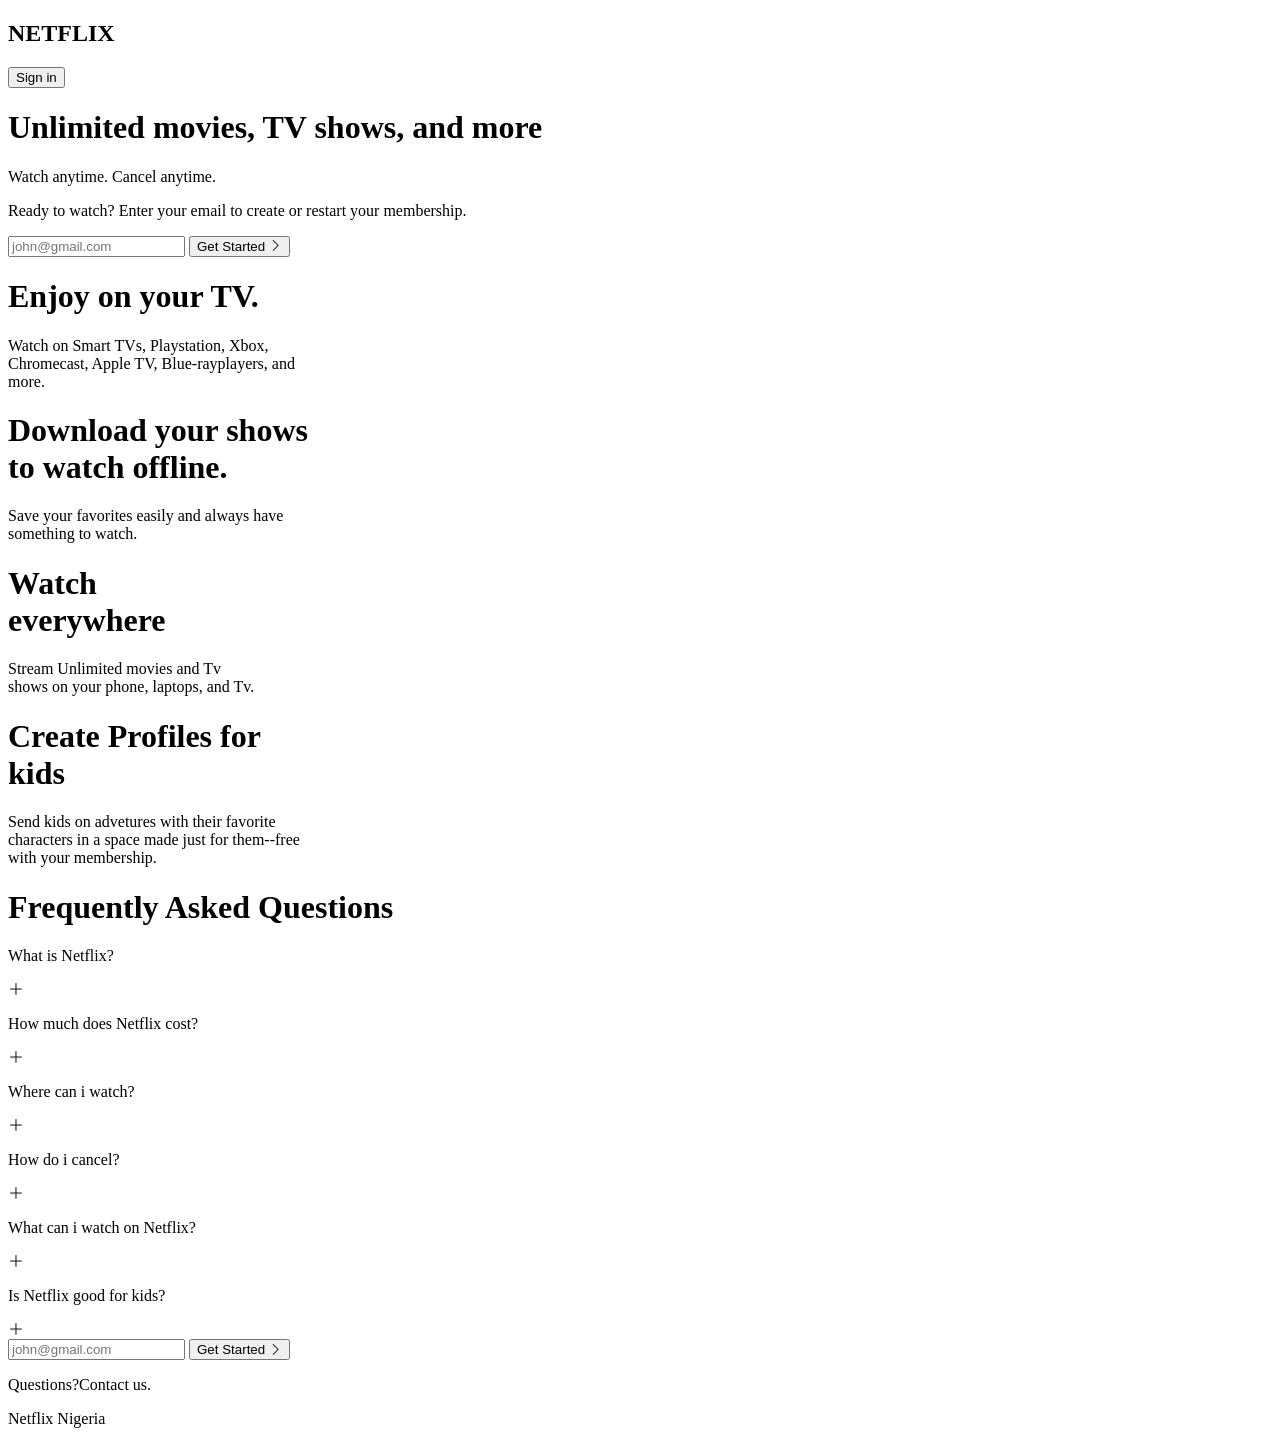
==== homepage.html @ ca449f6c "hompage 70% complete" ====
<!DOCTYPE html>
<html lang="en">
<head>
    <meta charset="UTF-8">
    <meta name="viewport" content="width=device-width, initial-scale=1.0">
    <title>NETFLIX</title>
    <link rel="stylesheet" href="https://cdn.jsdelivr.net/npm/bootstrap-icons@1.11.3/font/bootstrap-icons.min.css">
</head>
<body>
    <div class="parent">
        <div class="one">
            <div class="title">
                <h2>NETFLIX</h2>
                <button>Sign in</button>
            </div>
            <div class="header">
                <h1>Unlimited movies, TV shows, and more</h1>
                <p>Watch anytime. Cancel anytime.</p>
                <p>Ready to watch? Enter your email to create or restart your membership.</p>
                <input type="email" placeholder="john@gmail.com">
                <button>Get Started
                     <i class="bi bi-chevron-right"></i>
                </button>
            </div>
        </div>
        <div class="two">
            <div class="text">
                <h1>Enjoy on your TV.</h1>
                <p>Watch on Smart TVs, Playstation, Xbox, <br> Chromecast, Apple TV, Blue-rayplayers, and <br> more.</p>
            </div>
            <div class="pictwo"></div>
        </div>
        <div class="three">
            <div class="picthree"></div>
            <div class="text2">
                <h1>Download your shows <br> to watch offline.</h1>
                <p>Save your favorites easily and always have <br> something to watch.</p>
            </div>
        </div>
        <div class="four">
            <h1>Watch <br> everywhere</h1>
            <p>Stream Unlimited movies and Tv <br> shows on your phone, laptops, and Tv.</p>
        </div>
        <div class="five">
            <div class="picfive"></div>
            <div class="text5">
                <h1>Create Profiles for <br> kids</h1>
                <p>Send kids on advetures with their favorite <br> characters in a space made just for them--free <br> with your membership.</p>
            </div>
        </div>
        <div class="six">
            <h1>Frequently Asked Questions</h1>
            <div class="opts">
                <p>What is Netflix?</p>
                <i class="bi bi-plus-lg"></i>
            </div>
            <div class="opts">
               <p> How much does Netflix cost?</p>
               <i class="bi bi-plus-lg"></i>
            </div>
            <div class="opts">
                <p>Where can i watch?</p> 
                <i class="bi bi-plus-lg"></i>
            </div>
            <div class="opts">
                <p>How do i cancel?</p>
                <i class="bi bi-plus-lg"></i>
            </div>
            <div class="opts">
                <p>What can i watch on Netflix?</p>
                <i class="bi bi-plus-lg"></i>
            </div>
            <div class="opts">
                <p>Is Netflix good for kids?</p>
                <i class="bi bi-plus-lg"></i>
            </div>
            <input type="email" placeholder="john@gmail.com">
            <button>Get Started
                <i class="bi bi-chevron-right"></i>
            </button>
        </div>
        <div class="footer">
            <p>Questions?Contact us.</p>
            <div class="content">
                <div class="options"></div>
                <div class="options"></div>
                <div class="options"></div>
                <div class="options"></div>
            </div>
            <p>Netflix Nigeria</p>
        </div>
    </div>
</body>
</html>
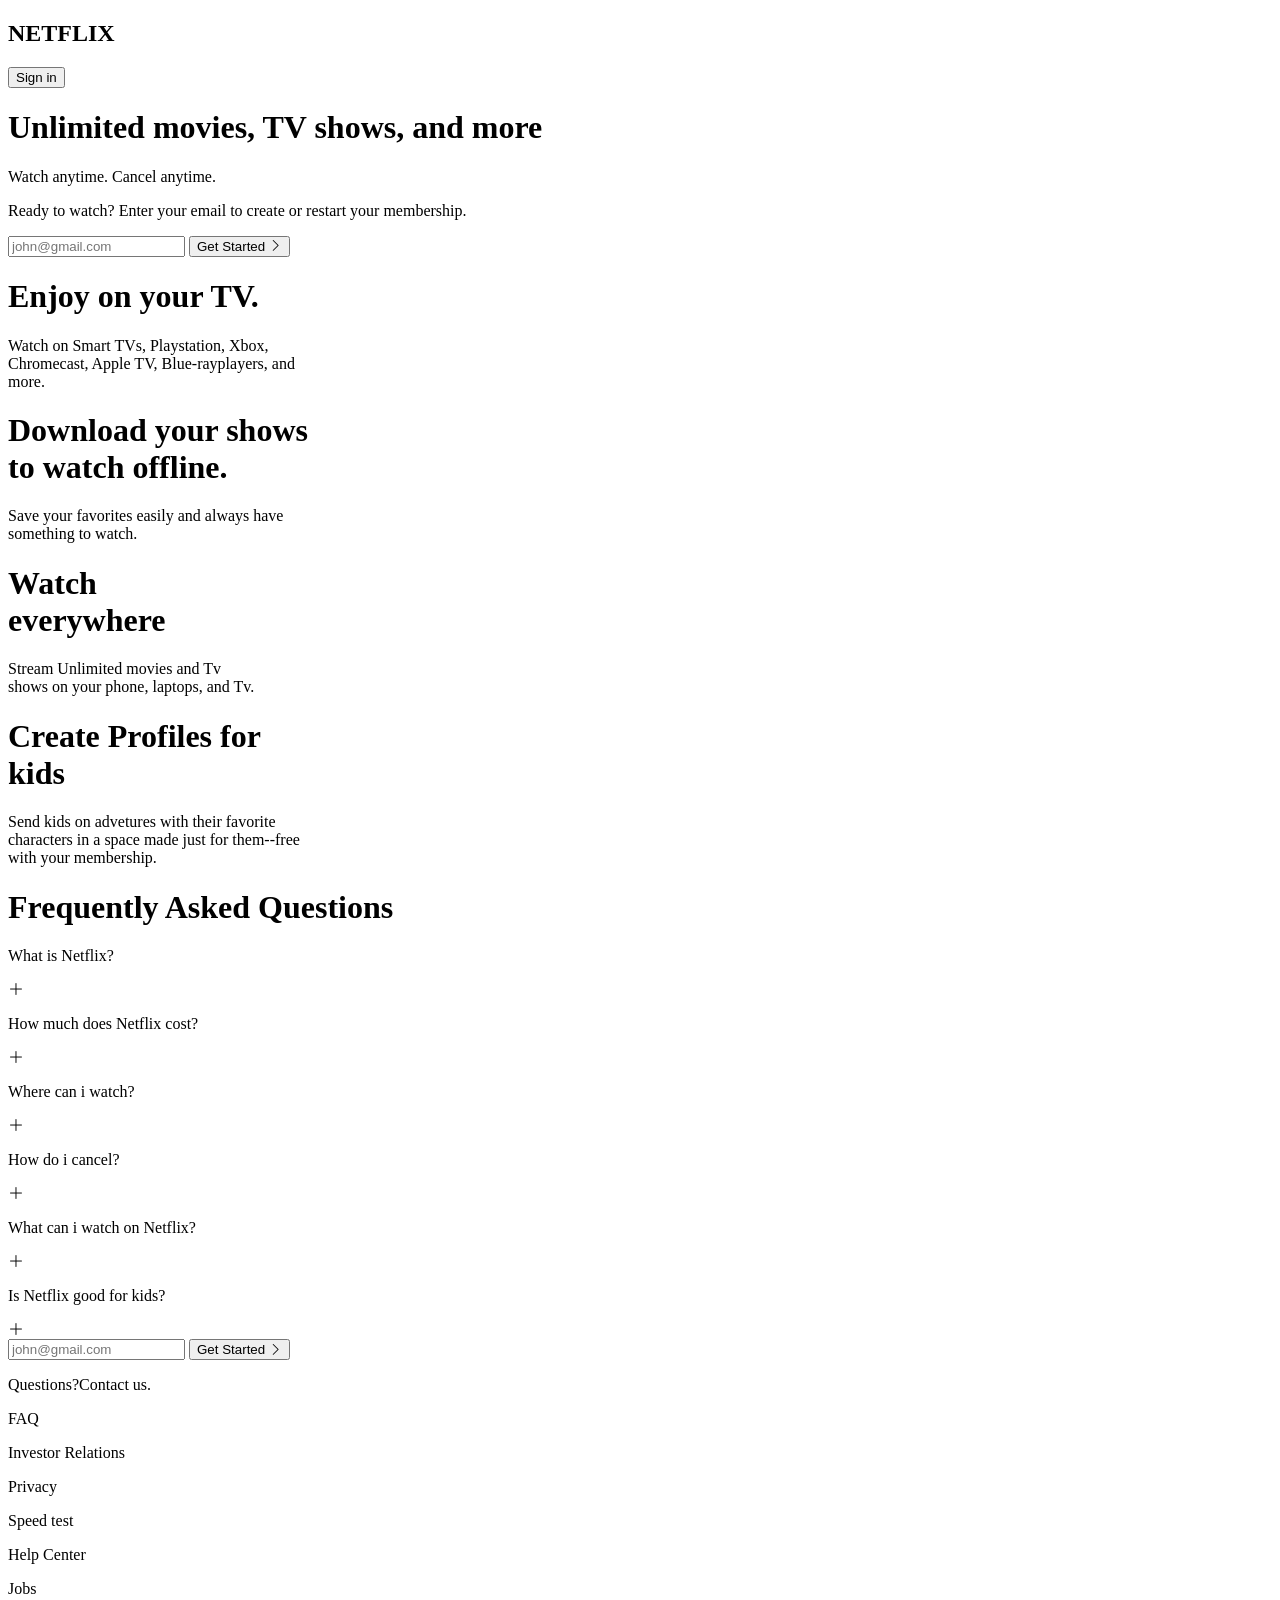
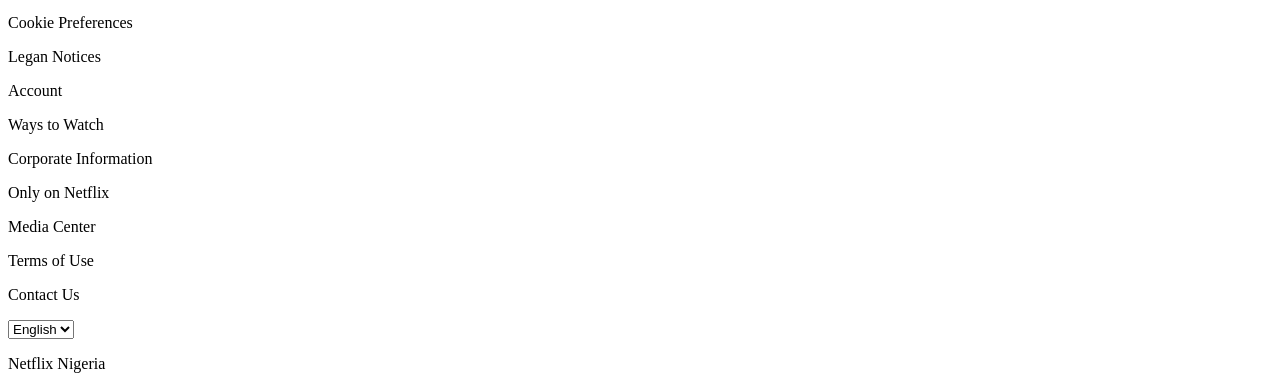
==== commit 30c794b5: "finished html" ====
--- a/homepage.html
+++ b/homepage.html
@@ -82,11 +82,33 @@
         <div class="footer">
             <p>Questions?Contact us.</p>
             <div class="content">
-                <div class="options"></div>
-                <div class="options"></div>
-                <div class="options"></div>
-                <div class="options"></div>
+                <div class="options">
+                    <p>FAQ</p>
+                    <p>Investor Relations</p>
+                    <p>Privacy</p>
+                    <p>Speed test</p>
+                </div>
+                <div class="options">
+                    <p>Help Center</p>
+                    <p>Jobs</p>
+                    <p>Cookie Preferences</p>
+                    <p>Legan Notices</p>
+                </div>
+                <div class="options">
+                    <p>Account</p>
+                    <p>Ways to Watch</p>
+                    <p>Corporate Information</p>
+                    <p>Only on Netflix</p>
+                </div>
+                <div class="options">
+                    <p>Media Center</p>
+                    <p>Terms of Use</p>
+                    <p>Contact Us</p>
+                </div>
             </div>
+            <select name="language" id="">
+                <option value=""><i class="bi bi-translate"></i> English</option>
+            </select>
             <p>Netflix Nigeria</p>
         </div>
     </div>
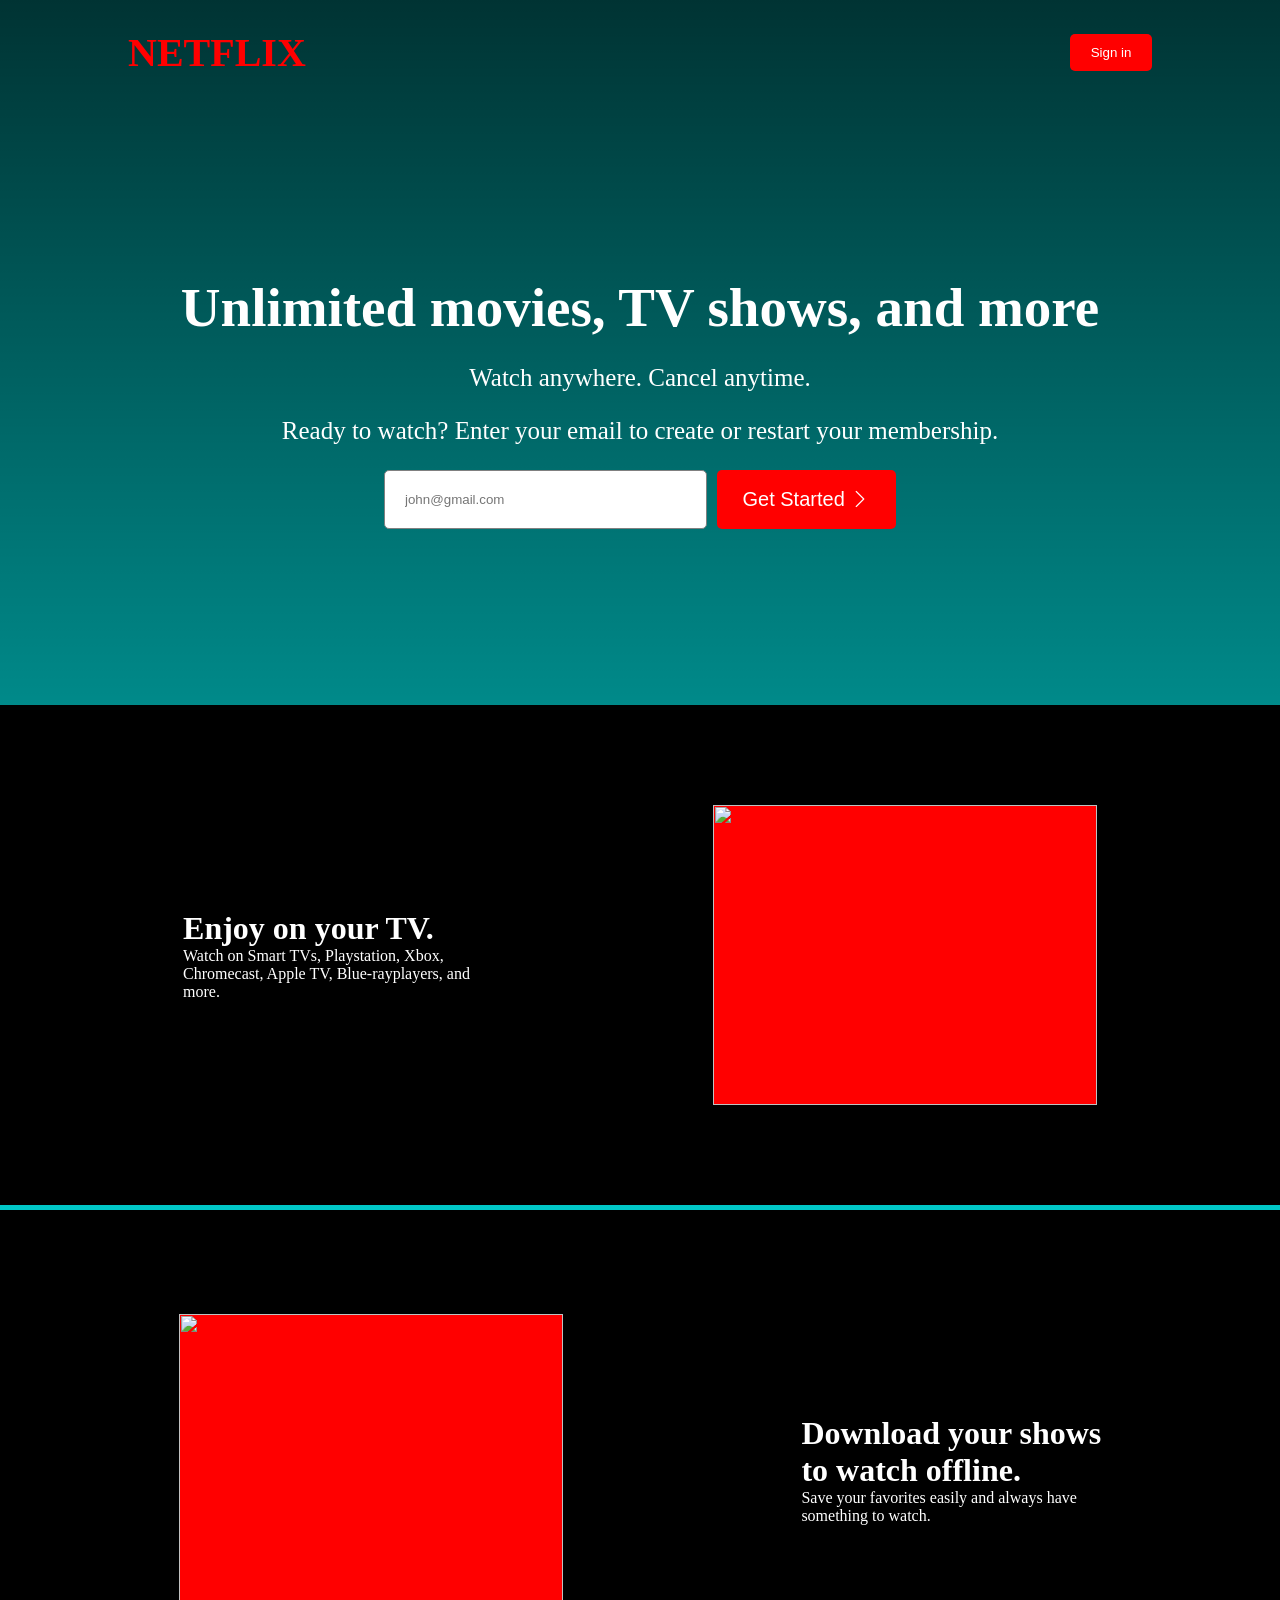
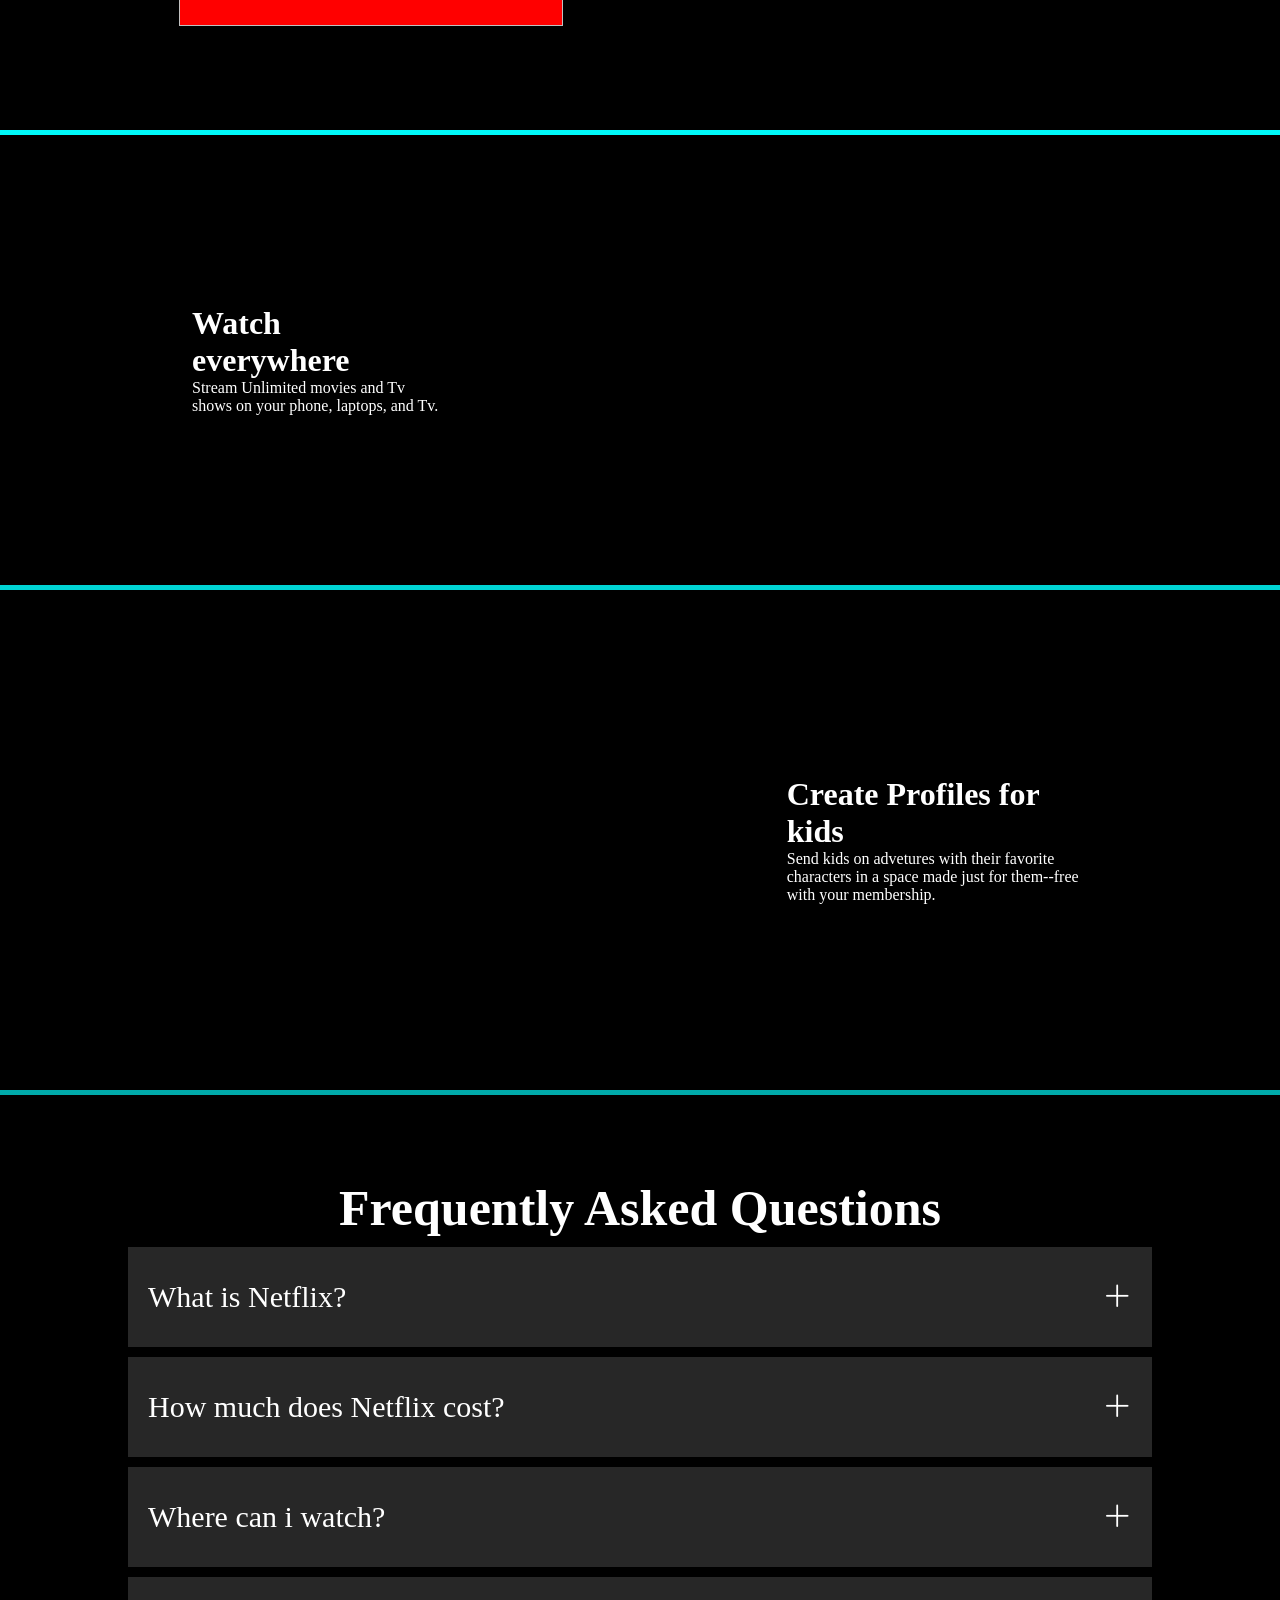
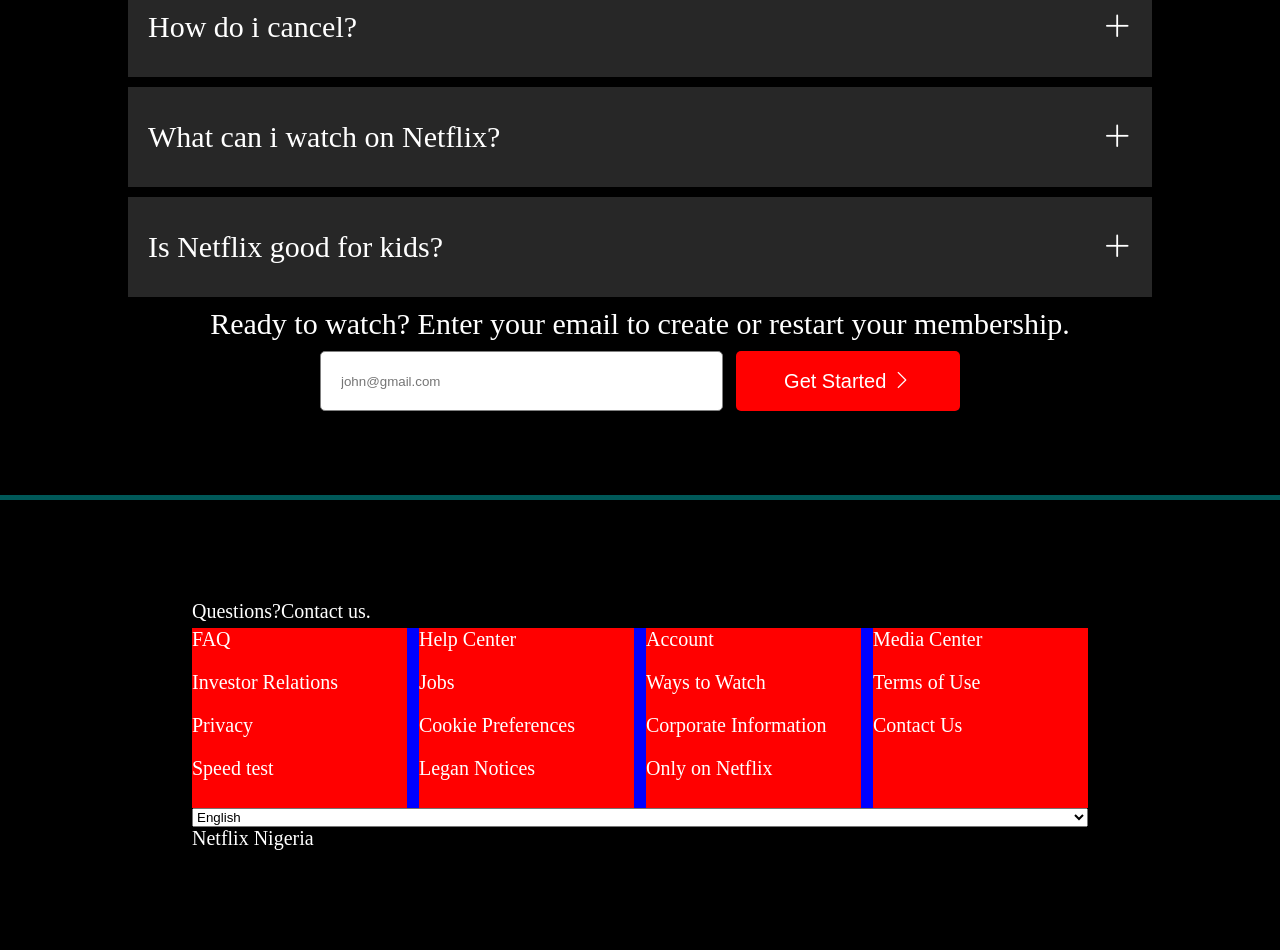
==== commit 25d76c42: "finished html and started css" ====
--- a/homepage.html
+++ b/homepage.html
@@ -4,6 +4,7 @@
     <meta charset="UTF-8">
     <meta name="viewport" content="width=device-width, initial-scale=1.0">
     <title>NETFLIX</title>
+    <link rel="stylesheet" href="homepage.css">
     <link rel="stylesheet" href="https://cdn.jsdelivr.net/npm/bootstrap-icons@1.11.3/font/bootstrap-icons.min.css">
 </head>
 <body>
@@ -15,12 +16,14 @@
             </div>
             <div class="header">
                 <h1>Unlimited movies, TV shows, and more</h1>
-                <p>Watch anytime. Cancel anytime.</p>
+                <p>Watch anywhere. Cancel anytime.</p>
                 <p>Ready to watch? Enter your email to create or restart your membership.</p>
-                <input type="email" placeholder="john@gmail.com">
-                <button>Get Started
+                <div class="email">
+                    <input type="email" placeholder="john@gmail.com">
+                    <button>Get Started
                      <i class="bi bi-chevron-right"></i>
-                </button>
+                    </button>
+                </div>
             </div>
         </div>
         <div class="two">
@@ -28,10 +31,15 @@
                 <h1>Enjoy on your TV.</h1>
                 <p>Watch on Smart TVs, Playstation, Xbox, <br> Chromecast, Apple TV, Blue-rayplayers, and <br> more.</p>
             </div>
-            <div class="pictwo"></div>
+            <div class="pictwo">
+                <img alt="" src="https://assets.nflxext.com/ffe/siteui/acquisition/ourStory/fuji/desktop/tv.png" data-uia="nmhp-card-animation-asset-image" class="default-ltr-cache-1d3w5wq">
+                <div data-uia="nmhp-card-animation-asset-motion" class="default-ltr-cache-m5f3qu e15c37ii14"><video data-uia="nmhp-card-animation-asset-video" autoplay="" playsinline="" muted="" loop=""><source src="https://assets.nflxext.com/ffe/siteui/acquisition/ourStory/fuji/desktop/video-tv-0819.m4v" type="video/mp4"></video><div class="default-ltr-cache-0"></div><div data-uia="nmhp-card-animation-asset-custom" aria-hidden="true" class="default-ltr-cache-0 e15c37ii13"></div></div>
+            </div>
         </div>
         <div class="three">
-            <div class="picthree"></div>
+            <div class="picthree">
+                <img alt="" src="https://assets.nflxext.com/ffe/siteui/acquisition/ourStory/fuji/desktop/mobile-0819.jpg" data-uia="nmhp-card-animation-asset-image" class="default-ltr-cache-1d3w5wq">
+            </div>
             <div class="text2">
                 <h1>Download your shows <br> to watch offline.</h1>
                 <p>Save your favorites easily and always have <br> something to watch.</p>
@@ -74,10 +82,14 @@
                 <p>Is Netflix good for kids?</p>
                 <i class="bi bi-plus-lg"></i>
             </div>
-            <input type="email" placeholder="john@gmail.com">
-            <button>Get Started
-                <i class="bi bi-chevron-right"></i>
-            </button>
+            <p>Ready to watch? Enter your email to create or restart your membership.</p>
+            <div class="email1">
+                <input type="email" placeholder="john@gmail.com">
+                <button>Get Started
+                    <i class="bi bi-chevron-right"></i>
+                </button>
+            </div>
+            
         </div>
         <div class="footer">
             <p>Questions?Contact us.</p>
--- a/homepage.css
+++ b/homepage.css
@@ -0,0 +1,224 @@
+*{
+    margin: 0;
+    padding: 0;
+    box-sizing: border-box;
+}
+.parent{
+    width: 100%;
+    height: max-content;
+    background-color: aqua;
+    background-image:  linear-gradient(to top, rgba(0, 0, 0, 0.8) 0, rgba(0, 0, 0, 0) 60%, rgba(0, 0, 0, 0.8) 100%);
+}
+.one{
+    width: 100%;
+    height: 700px;
+    display: flex;
+    background-image: url(https://assets.nflxext.com/ffe/siteui/vlv3/dd4dfce3-1a39-4b1a-8e19-b7242da17e68/e7513c98-2ac4-4eaa-ac49-554e0338de4c/NG-en-20240527-popsignuptwoweeks-perspective_alpha_website_large.jpg);
+    background-position: center;
+    background-repeat: no-repeat;
+    background-size: cover;
+    flex-direction: column;
+    padding-left: 10%;
+    padding-right: 10%;
+}
+.title{
+    width: 100%;
+    height: 15%;
+    display: flex;
+    justify-content: space-between;
+    align-items: center;
+    color: red;
+}
+.title>button{
+    width: 8%;
+    height: 35%;
+    color: white;
+    background-color: red;
+    border-radius: 5px;
+    border: none;
+}
+.title>h2{
+    font-size: 40px;
+}
+.header{
+    width: 100%;
+    height:85% ;
+    display: flex;
+    flex-direction: column;
+    align-items: center;
+    justify-content: center;
+    color: white;
+    gap: 25px;
+}
+.email{
+    width: 50%;
+    height: 10%;
+    display: flex;
+    justify-content: space-between;
+    background-color: transparent;
+}
+.email>button{
+    width: 35%;
+    border-radius: 5px;
+    border: none;
+    font-size: 20px;
+    color: white;
+    background-color: red;
+}
+.email>input{
+    width: 63%;
+    border-radius: 5px;
+    border: solid 1px grey;
+    padding: 20px;
+}
+.header>h1{
+    font-size: 55px;
+}
+.header>p{
+    font-size: 25px;
+}
+.two{
+    width: 100%;
+    height: 500px;
+    background-color: black;
+    display: flex;
+    justify-content: space-evenly;
+    gap: 60px;
+    align-items: center;
+    color: white;
+    margin-top: 5px;
+}
+.default-ltr-cache-1d3w5wq{
+    /* size: 50px; */
+    width: 100%;
+    height: 100%;
+}
+.pictwo{
+    width: 30%;
+    height: 60%;
+    background-color: red;
+}
+.picthree{
+    width: 30%;
+    height: 60%;
+    background-color: red;
+}
+.three{
+    width: 100%;
+    height: 520px;
+    background-color: black;
+    display: flex;
+    align-items: center;
+    justify-content: space-evenly;
+    gap: 60px;
+    margin-top: 5px;
+    color: white;
+}
+.four{
+    width: 100%;
+    height: 450px;
+    background-color: black;
+    display: flex;
+    flex-direction: column;
+    /* align-items: center; */
+    justify-content: center;
+    margin-top: 5px;
+    color: white;
+    padding-left: 15%;
+}
+.five{
+    width: 100%;
+    height: 500px;
+    background-color: black;
+    color: white;
+    margin-top: 5px;
+    display: flex;
+    align-items: center;
+    justify-content: space-evenly;
+}
+.picfive{
+    width: 30%;
+    height: 60%;
+    background-image: url(https://occ-0-3740-299.1.nflxso.net/dnm/api/v6/19OhWN2dO19C9txTON9tvTFtefw/AAAABejKYujIIDQciqmGJJ8BtXkYKKTi5jiqexltvN1YmvXYIfX8B9CYwooUSIzOKneblRFthZAFsYLMgKMyNfeHwk16DmEkpIIcb6A3.png?r=f55);
+    background-position: center;
+    background-repeat: no-repeat;
+    background-size: cover;
+}
+.six{
+    width: 100%;
+    height: 1000px;
+    background-color: black;
+    margin-top: 5px;
+    color: white;
+    display: flex;
+    flex-direction: column;
+    gap: 10px;
+    align-items: center;
+    justify-content: center;
+}
+.opts{
+    width: 80%;
+    height: 10%;
+    background-color: rgb(39, 39, 39);
+    display: flex;
+    justify-content: space-between;
+    align-items: center;
+    padding: 20px;
+    font-size: 30px;
+}
+.six>p{
+    font-size: 30px;
+}
+.six>h1{
+    font-size: 50px;
+}
+.email1{
+    width: 50%;
+    height: 6%;
+    display: flex;
+    justify-content: space-between;
+    background-color: transparent;
+}
+.email1>button{
+    width: 35%;
+    border-radius: 5px;
+    border: none;
+    font-size: 20px;
+    color: white;
+    background-color: red;
+}
+.email1>input{
+    width: 63%;
+    border-radius: 5px;
+    border: solid 1px grey;
+    padding: 20px;
+}
+.footer{
+    width: 100%;
+    height: 450px;
+    background-color: black;
+    margin-top: 5px;
+    color: white;
+    display: flex;
+    padding-left: 15%;
+    padding-right: 15%;
+    flex-direction: column;
+    justify-content: center;
+    font-size: 20px;
+}
+.content{
+    width: 100%;
+    height: 40%;
+    background-color: blue;
+    display: flex;
+    justify-content: space-between;
+    margin-top: 5px;
+}
+.options{
+    width: 24%;
+    height: 100%;
+    gap: 20px;
+    display: flex;
+    flex-direction: column;
+    background-color: red;
+}
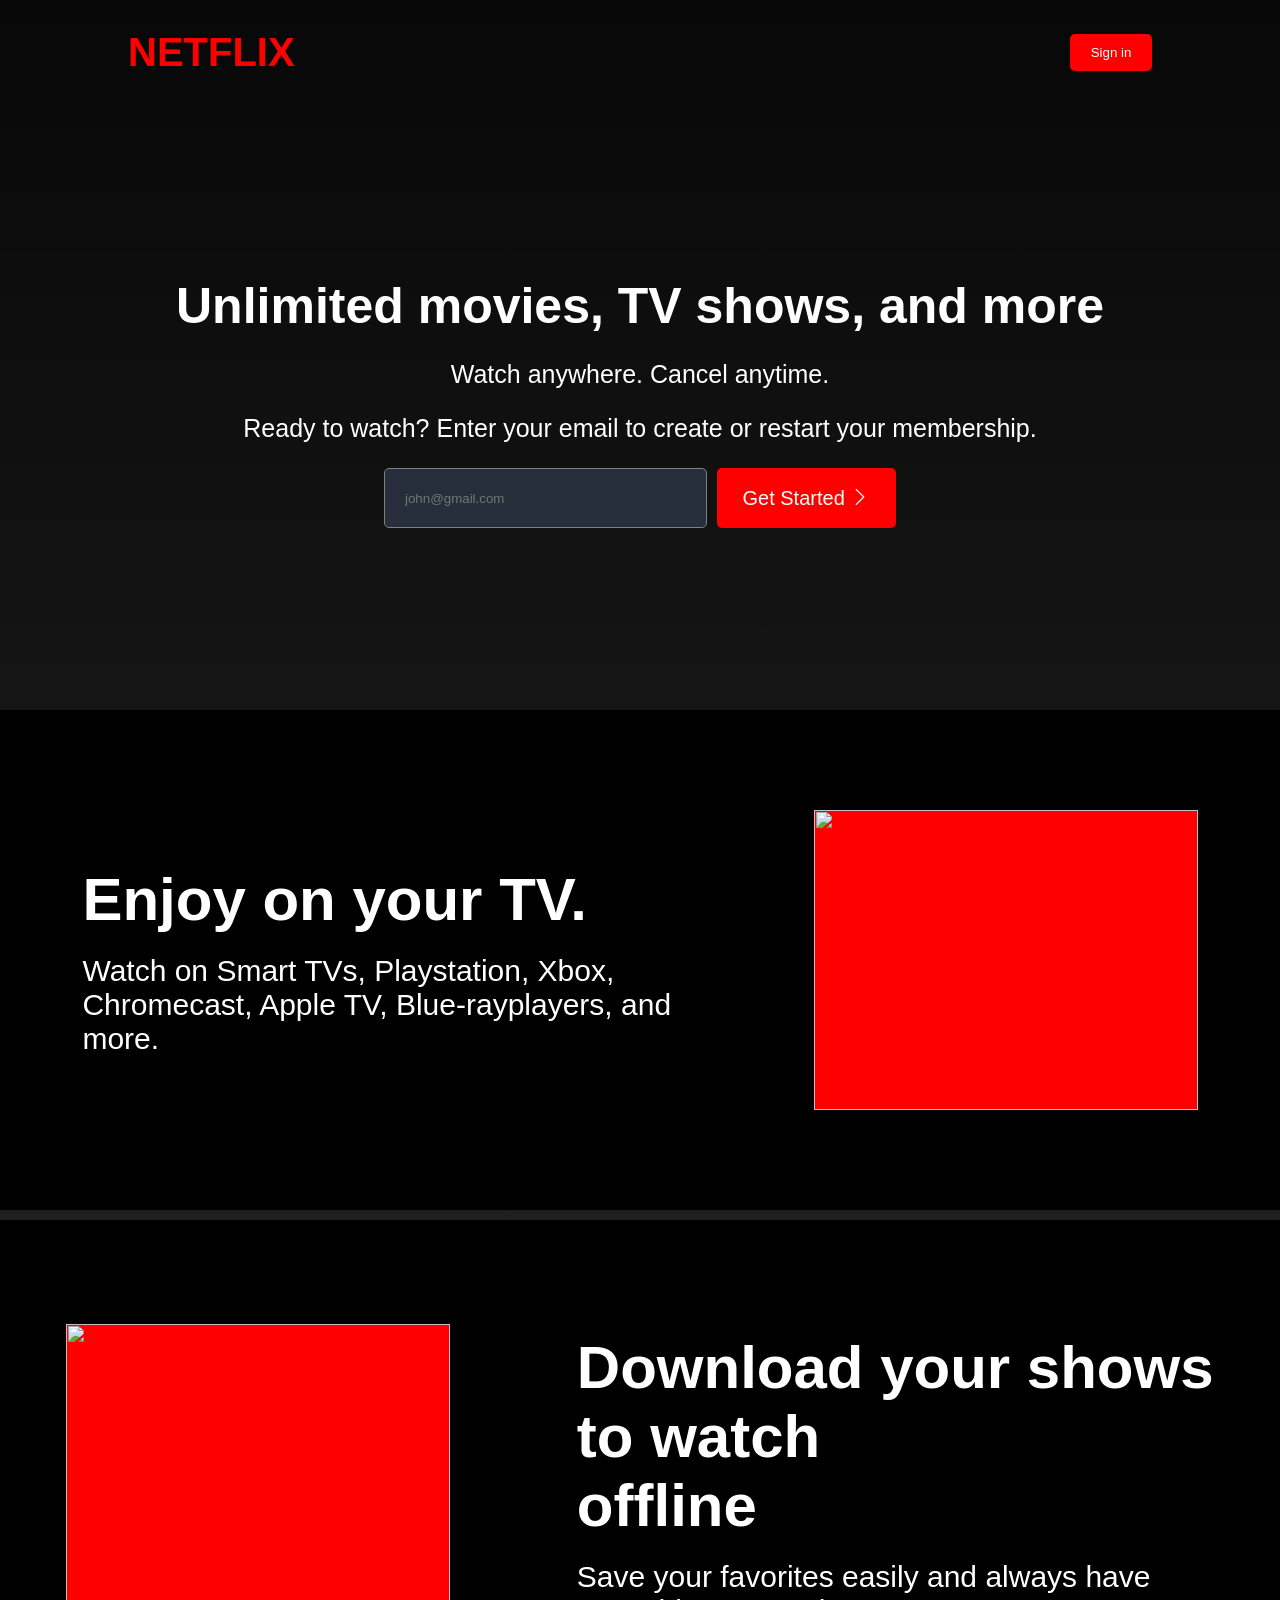
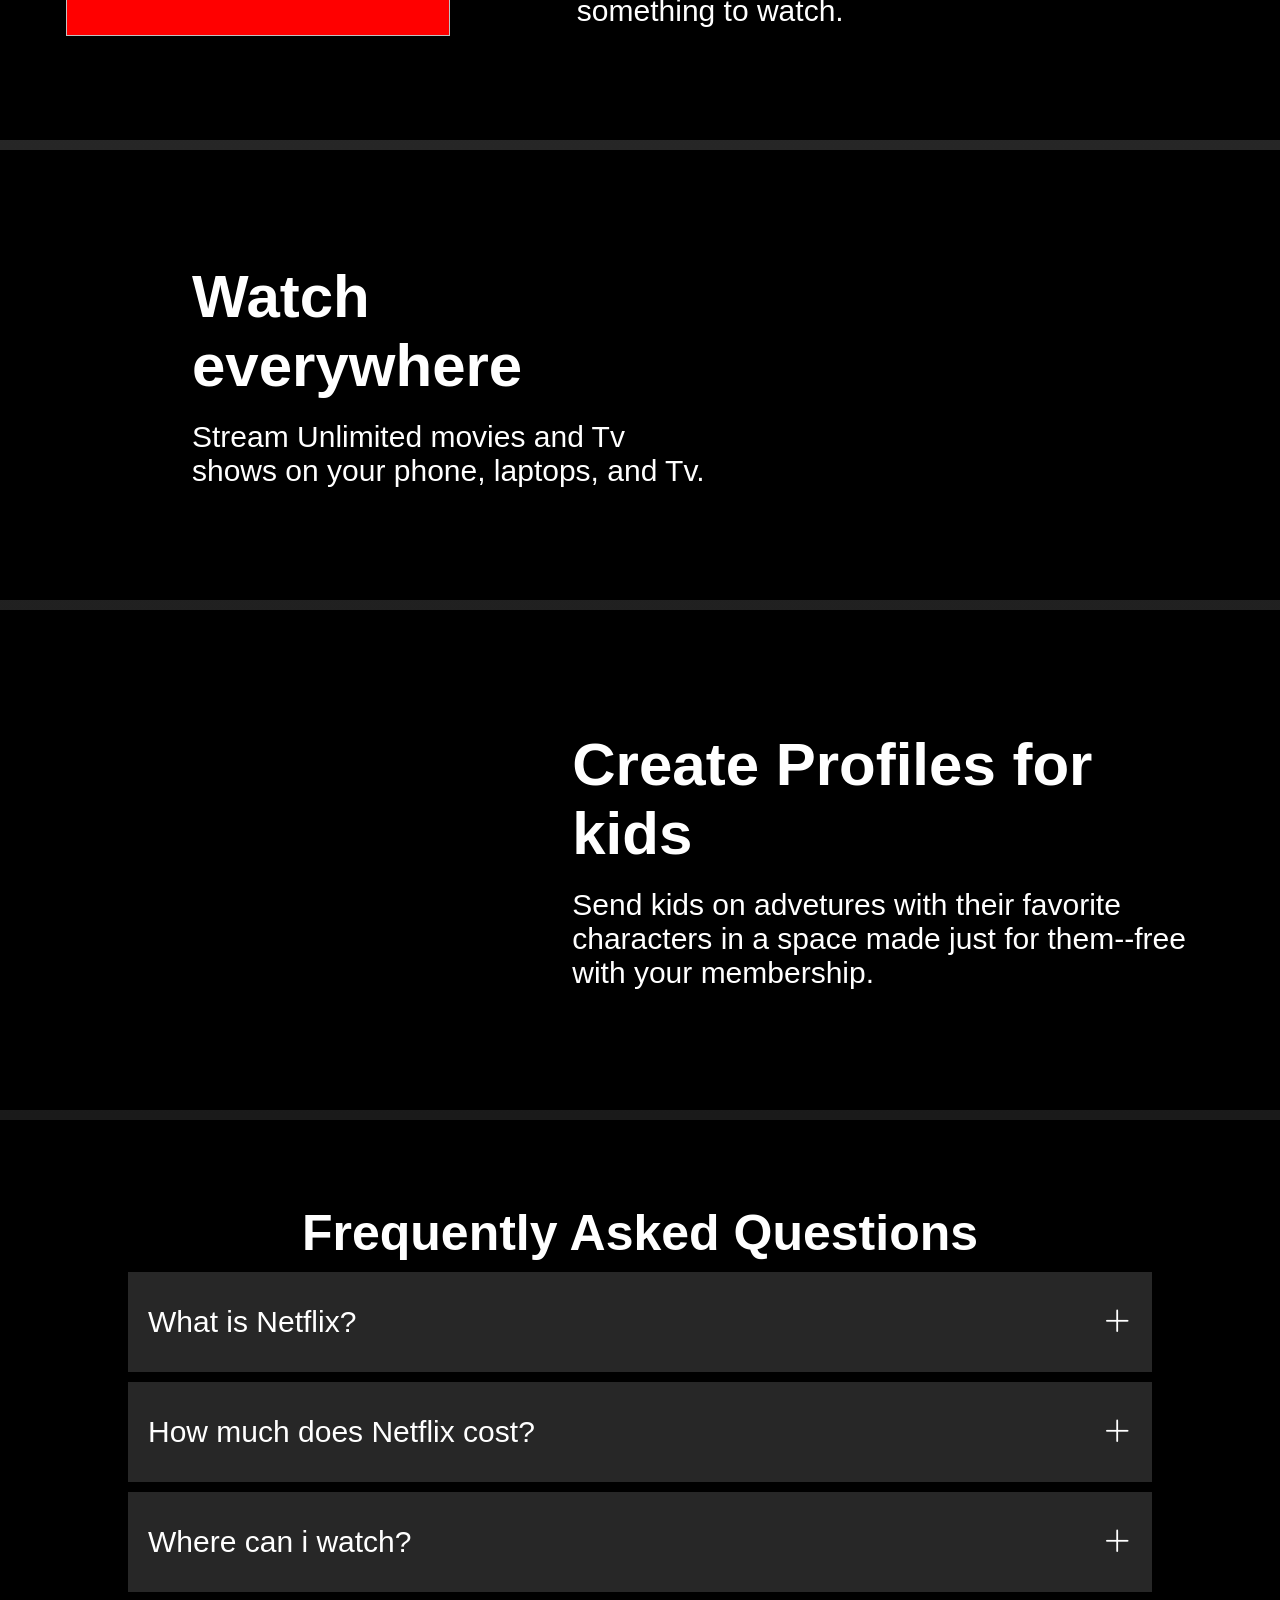
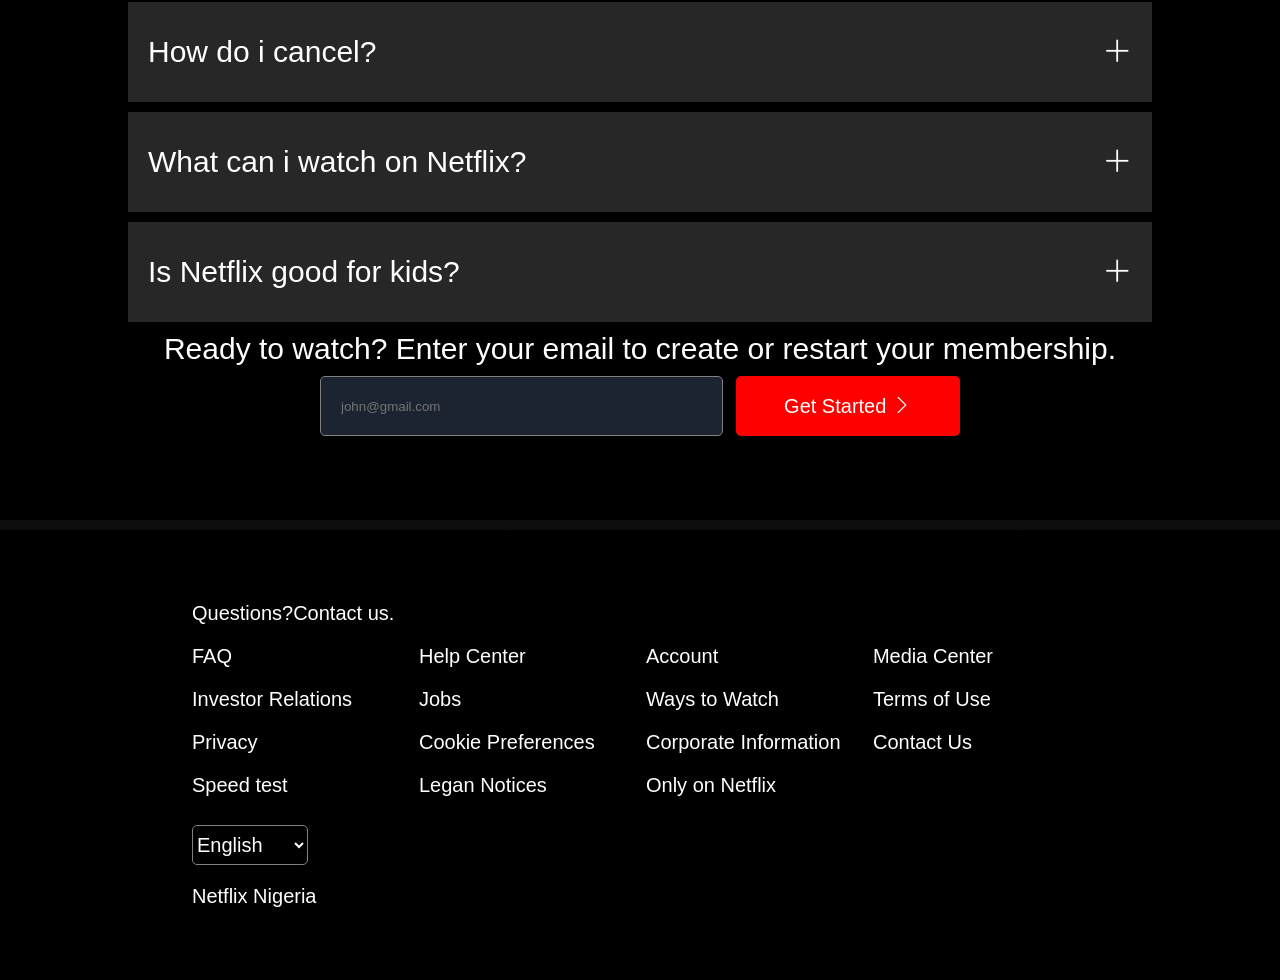
==== commit ebee21c8: "finished html and started css" ====
--- a/homepage.html
+++ b/homepage.html
@@ -33,7 +33,7 @@
             </div>
             <div class="pictwo">
                 <img alt="" src="https://assets.nflxext.com/ffe/siteui/acquisition/ourStory/fuji/desktop/tv.png" data-uia="nmhp-card-animation-asset-image" class="default-ltr-cache-1d3w5wq">
-                <div data-uia="nmhp-card-animation-asset-motion" class="default-ltr-cache-m5f3qu e15c37ii14"><video data-uia="nmhp-card-animation-asset-video" autoplay="" playsinline="" muted="" loop=""><source src="https://assets.nflxext.com/ffe/siteui/acquisition/ourStory/fuji/desktop/video-tv-0819.m4v" type="video/mp4"></video><div class="default-ltr-cache-0"></div><div data-uia="nmhp-card-animation-asset-custom" aria-hidden="true" class="default-ltr-cache-0 e15c37ii13"></div></div>
+                <!-- <div data-uia="nmhp-card-animation-asset-motion" class="default-ltr-cache-m5f3qu e15c37ii14"><video data-uia="nmhp-card-animation-asset-video" autoplay="" playsinline="" muted="" loop=""><source src="https://assets.nflxext.com/ffe/siteui/acquisition/ourStory/fuji/desktop/video-tv-0819.m4v" type="video/mp4"></video><div class="default-ltr-cache-0"></div><div data-uia="nmhp-card-animation-asset-custom" aria-hidden="true" class="default-ltr-cache-0 e15c37ii13"></div></div> -->
             </div>
         </div>
         <div class="three">
@@ -41,7 +41,7 @@
                 <img alt="" src="https://assets.nflxext.com/ffe/siteui/acquisition/ourStory/fuji/desktop/mobile-0819.jpg" data-uia="nmhp-card-animation-asset-image" class="default-ltr-cache-1d3w5wq">
             </div>
             <div class="text2">
-                <h1>Download your shows <br> to watch offline.</h1>
+                <h1>Download your shows <br> to watch <br>offline</h1>
                 <p>Save your favorites easily and always have <br> something to watch.</p>
             </div>
         </div>
--- a/homepage.css
+++ b/homepage.css
@@ -2,11 +2,12 @@
     margin: 0;
     padding: 0;
     box-sizing: border-box;
+    font-family: sans-serif;
 }
 .parent{
     width: 100%;
     height: max-content;
-    background-color: aqua;
+    background-color:  rgb(39, 39, 39);
     background-image:  linear-gradient(to top, rgba(0, 0, 0, 0.8) 0, rgba(0, 0, 0, 0) 60%, rgba(0, 0, 0, 0.8) 100%);
 }
 .one{
@@ -70,9 +71,12 @@
     border-radius: 5px;
     border: solid 1px grey;
     padding: 20px;
+    color: white;
+    background-color: rgba(70, 90, 126, 0.4);
 }
 .header>h1{
-    font-size: 55px;
+    font-size: 50px;
+    font-weight: 800;
 }
 .header>p{
     font-size: 25px;
@@ -86,7 +90,7 @@
     gap: 60px;
     align-items: center;
     color: white;
-    margin-top: 5px;
+    margin-top: 10px;
 }
 .default-ltr-cache-1d3w5wq{
     /* size: 50px; */
@@ -98,11 +102,25 @@
     height: 60%;
     background-color: red;
 }
+.text>h1{
+    font-size: 60px;
+    margin-bottom: 20px;
+}
+.text>p{
+    font-size: 30px;
+}
 .picthree{
     width: 30%;
     height: 60%;
     background-color: red;
 }
+.text2>h1{
+    font-size: 60px;
+    margin-bottom: 20px;
+}
+.text2>p{
+    font-size: 30px;
+}
 .three{
     width: 100%;
     height: 520px;
@@ -111,7 +129,7 @@
     align-items: center;
     justify-content: space-evenly;
     gap: 60px;
-    margin-top: 5px;
+    margin-top: 10px;
     color: white;
 }
 .four{
@@ -122,19 +140,33 @@
     flex-direction: column;
     /* align-items: center; */
     justify-content: center;
-    margin-top: 5px;
+    margin-top: 10px;
     color: white;
     padding-left: 15%;
 }
+.four>h1{
+    font-size: 60px;
+    margin-bottom: 20px;
+}
+.four>p{
+    font-size: 30px;
+}
 .five{
     width: 100%;
     height: 500px;
     background-color: black;
     color: white;
-    margin-top: 5px;
+    margin-top: 10px;
     display: flex;
     align-items: center;
     justify-content: space-evenly;
+}
+.text5>h1{
+    font-size: 60px;
+    margin-bottom: 20px;
+}
+.text5>p{
+    font-size: 30px;
 }
 .picfive{
     width: 30%;
@@ -148,7 +180,7 @@
     width: 100%;
     height: 1000px;
     background-color: black;
-    margin-top: 5px;
+    margin-top: 10px;
     color: white;
     display: flex;
     flex-direction: column;
@@ -191,13 +223,15 @@
     width: 63%;
     border-radius: 5px;
     border: solid 1px grey;
+    color: white;
     padding: 20px;
+    background-color: rgba(70, 90, 126, 0.4);
 }
 .footer{
     width: 100%;
     height: 450px;
     background-color: black;
-    margin-top: 5px;
+    margin-top: 10px;
     color: white;
     display: flex;
     padding-left: 15%;
@@ -209,10 +243,9 @@
 .content{
     width: 100%;
     height: 40%;
-    background-color: blue;
-    display: flex;
-    justify-content: space-between;
-    margin-top: 5px;
+    display: flex;
+    justify-content: space-between;
+    margin-top: 20px;
 }
 .options{
     width: 24%;
@@ -220,5 +253,14 @@
     gap: 20px;
     display: flex;
     flex-direction: column;
-    background-color: red;
+}
+.footer>select{
+    width: 13%;
+    height: 9%;
+    font-size: 20px;
+    margin-bottom: 20px;
+    color: white;
+    background-color: transparent;
+    border: 1px solid gray;
+    border-radius: 5px;
 }
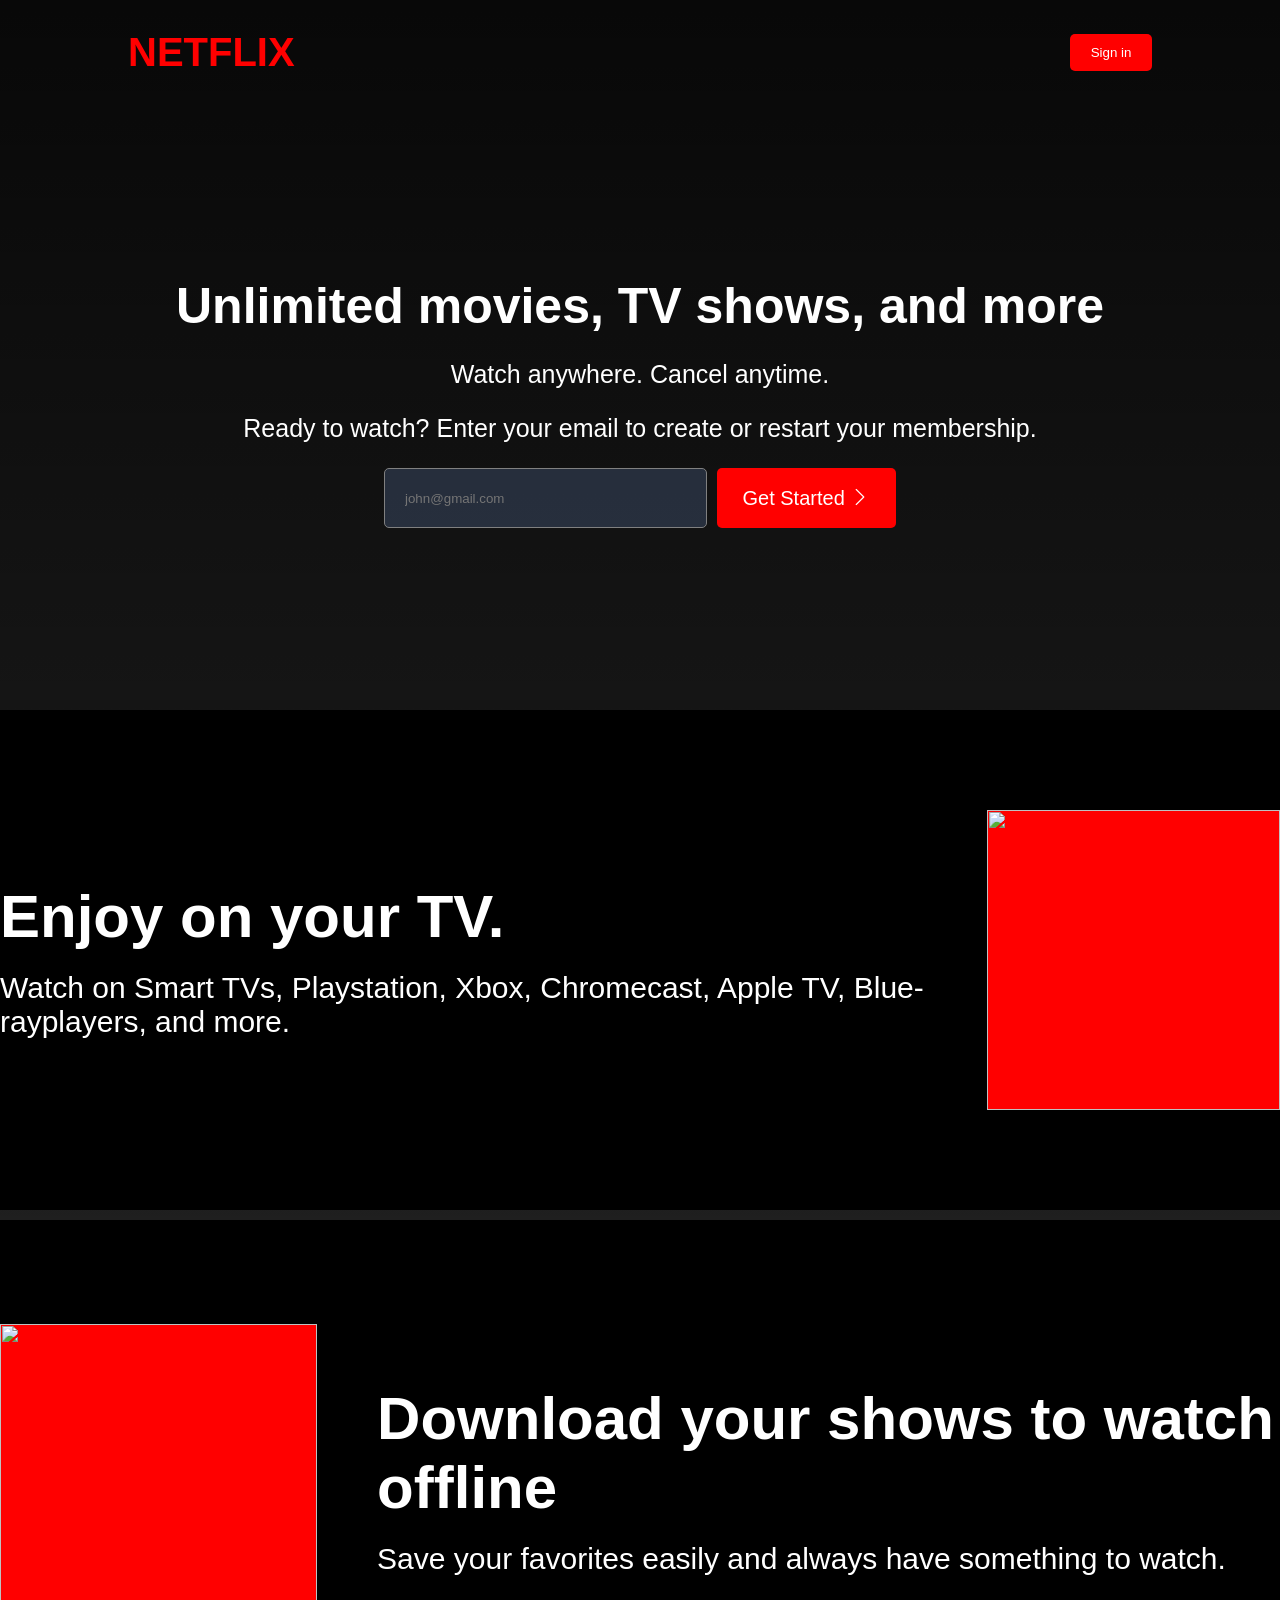
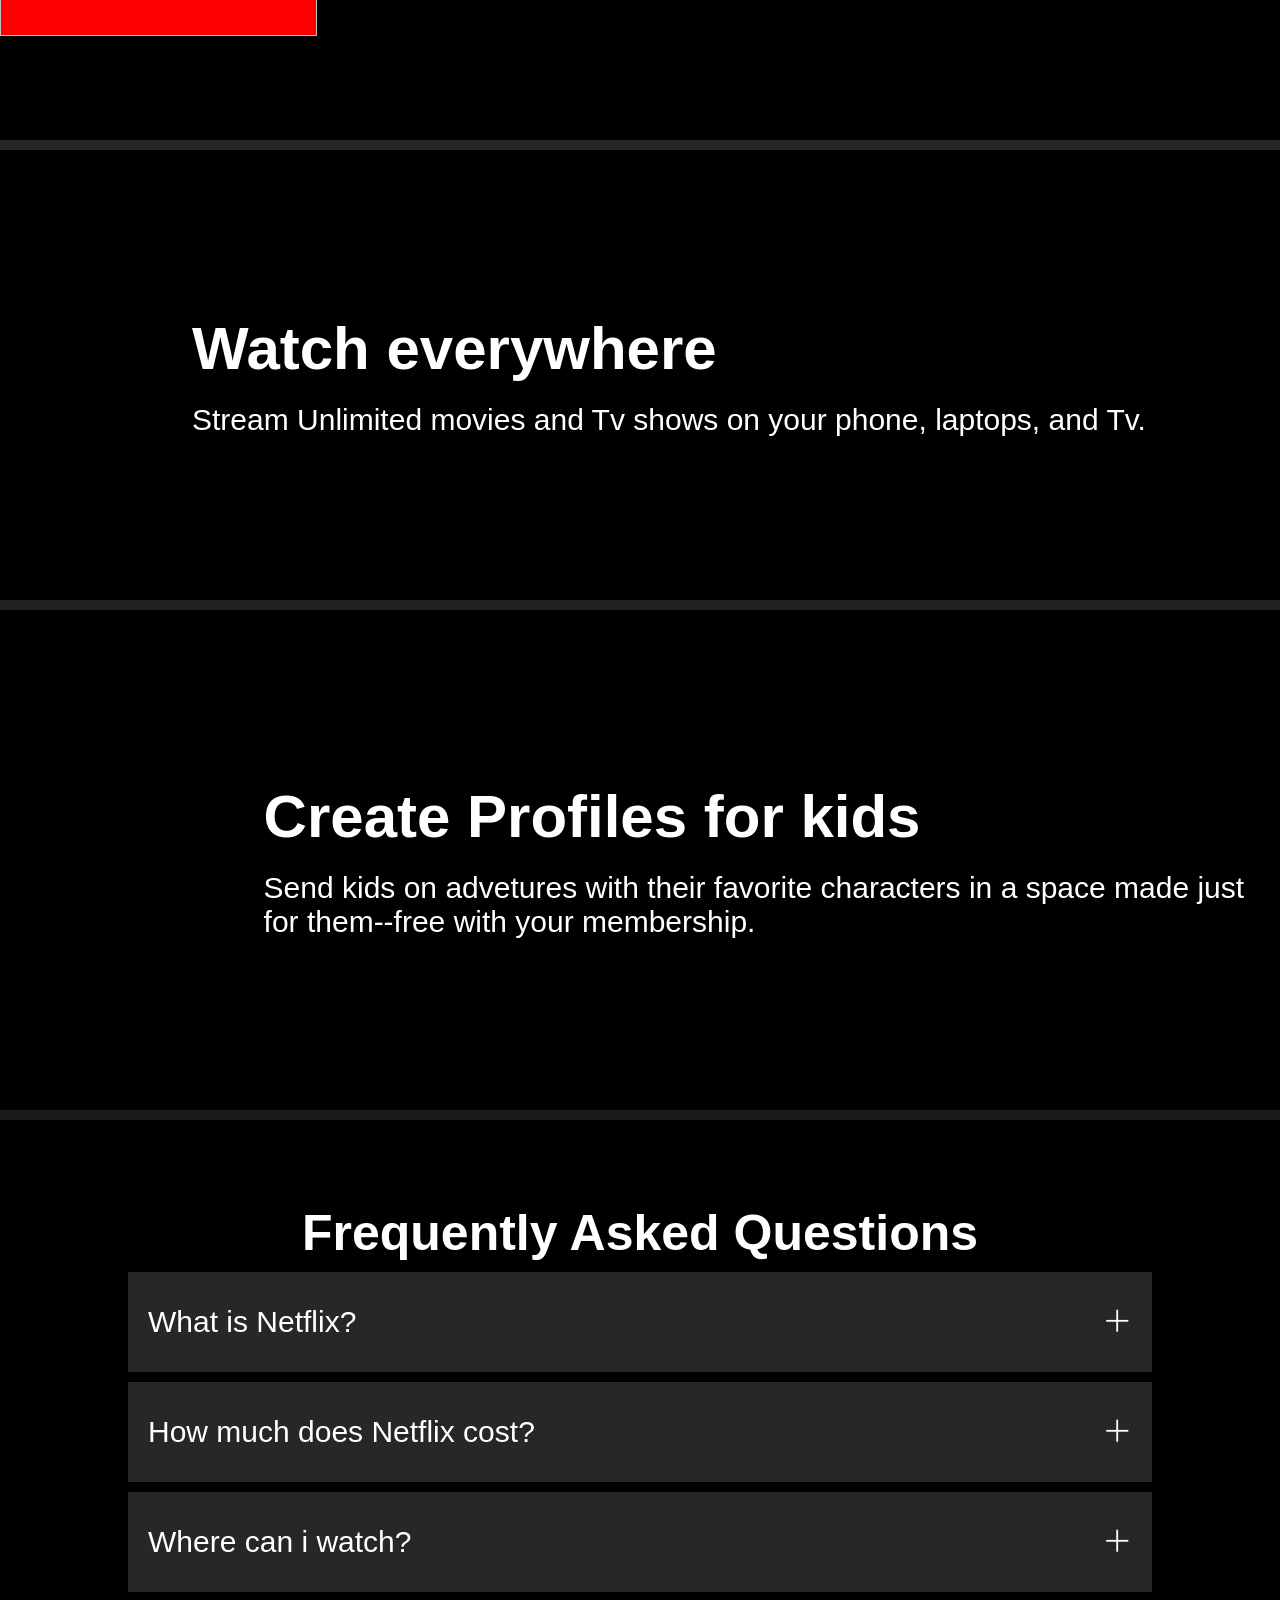
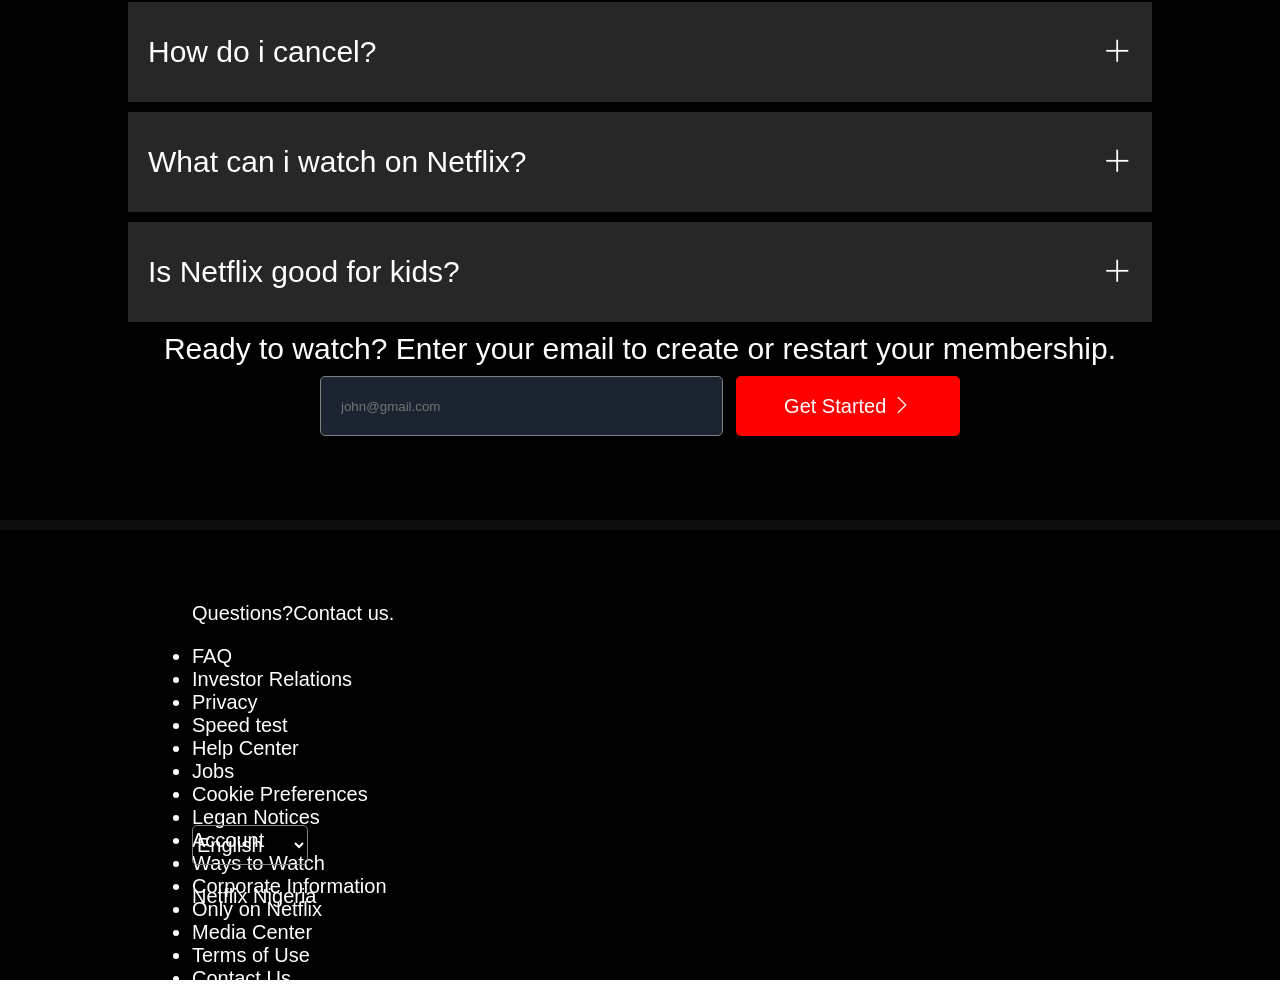
==== commit 05c2db54: "finished html and css" ====
--- a/homepage.html
+++ b/homepage.html
@@ -29,7 +29,7 @@
         <div class="two">
             <div class="text">
                 <h1>Enjoy on your TV.</h1>
-                <p>Watch on Smart TVs, Playstation, Xbox, <br> Chromecast, Apple TV, Blue-rayplayers, and <br> more.</p>
+                <p>Watch on Smart TVs, Playstation, Xbox, Chromecast, Apple TV, Blue-rayplayers, and more.</p>
             </div>
             <div class="pictwo">
                 <img alt="" src="https://assets.nflxext.com/ffe/siteui/acquisition/ourStory/fuji/desktop/tv.png" data-uia="nmhp-card-animation-asset-image" class="default-ltr-cache-1d3w5wq">
@@ -41,19 +41,19 @@
                 <img alt="" src="https://assets.nflxext.com/ffe/siteui/acquisition/ourStory/fuji/desktop/mobile-0819.jpg" data-uia="nmhp-card-animation-asset-image" class="default-ltr-cache-1d3w5wq">
             </div>
             <div class="text2">
-                <h1>Download your shows <br> to watch <br>offline</h1>
-                <p>Save your favorites easily and always have <br> something to watch.</p>
+                <h1>Download your shows to watch offline</h1>
+                <p>Save your favorites easily and always have something to watch.</p>
             </div>
         </div>
         <div class="four">
-            <h1>Watch <br> everywhere</h1>
-            <p>Stream Unlimited movies and Tv <br> shows on your phone, laptops, and Tv.</p>
+            <h1>Watch everywhere</h1>
+            <p>Stream Unlimited movies and Tv shows on your phone, laptops, and Tv.</p>
         </div>
         <div class="five">
             <div class="picfive"></div>
             <div class="text5">
-                <h1>Create Profiles for <br> kids</h1>
-                <p>Send kids on advetures with their favorite <br> characters in a space made just for them--free <br> with your membership.</p>
+                <h1>Create Profiles for kids</h1>
+                <p>Send kids on advetures with their favorite characters in a space made just for them--free with your membership.</p>
             </div>
         </div>
         <div class="six">
@@ -94,29 +94,23 @@
         <div class="footer">
             <p>Questions?Contact us.</p>
             <div class="content">
-                <div class="options">
-                    <p>FAQ</p>
-                    <p>Investor Relations</p>
-                    <p>Privacy</p>
-                    <p>Speed test</p>
-                </div>
-                <div class="options">
-                    <p>Help Center</p>
-                    <p>Jobs</p>
-                    <p>Cookie Preferences</p>
-                    <p>Legan Notices</p>
-                </div>
-                <div class="options">
-                    <p>Account</p>
-                    <p>Ways to Watch</p>
-                    <p>Corporate Information</p>
-                    <p>Only on Netflix</p>
-                </div>
-                <div class="options">
-                    <p>Media Center</p>
-                    <p>Terms of Use</p>
-                    <p>Contact Us</p>
-                </div>
+                <ul class="list">
+                    <li>FAQ</li>
+                    <li>Investor Relations</li>
+                    <li>Privacy</li>
+                    <li>Speed test</li>
+                    <li>Help Center</li>
+                    <li>Jobs</li>
+                    <li>Cookie Preferences</li>
+                    <li>Legan Notices</li>
+                    <li>Account</li>
+                    <li>Ways to Watch</li>
+                    <li>Corporate Information</li>
+                    <li>Only on Netflix</li>
+                    <li>Media Center</li>
+                    <li>Terms of Use</li>
+                    <li>Contact Us</li>
+                </ul>
             </div>
             <select name="language" id="">
                 <option value=""><i class="bi bi-translate"></i> English</option>
--- a/homepage.css
+++ b/homepage.css
@@ -38,6 +38,9 @@
     border-radius: 5px;
     border: none;
 }
+.title>button:hover{
+    background-color: rgb(216, 48, 48);
+}
 .title>h2{
     font-size: 40px;
 }
@@ -65,6 +68,9 @@
     font-size: 20px;
     color: white;
     background-color: red;
+}
+.email>button:hover{
+    background-color: rgb(216, 48, 48);
 }
 .email>input{
     width: 63%;
@@ -219,6 +225,9 @@
     color: white;
     background-color: red;
 }
+.email1>button:hover{
+    background-color: rgb(216, 48, 48);
+}
 .email1>input{
     width: 63%;
     border-radius: 5px;
@@ -254,6 +263,9 @@
     display: flex;
     flex-direction: column;
 }
+.opts:hover{
+    background-color: rgb(54, 52, 52);
+}
 .footer>select{
     width: 13%;
     height: 9%;
@@ -263,4 +275,120 @@
     background-color: transparent;
     border: 1px solid gray;
     border-radius: 5px;
+}
+@media screen and (max-width: 900px) {
+    .one{
+        height: 510px;
+        padding-left: 3%;
+        padding-right: 3%;
+    }
+    .title>h2{
+        font-size: 25px;
+    }
+    .header>h1{
+        font-size: 32px;
+        font-weight: 750;
+    }
+    .header>p{
+        font-size: 19px;
+    }
+    .email{
+        width: 70%;
+        height: 13%;
+    }
+    .two{
+        height: 720px;
+        display: flex;
+        flex-direction: column;
+        text-align: center;
+    }
+    .text>h1{
+        font-size: 32px;
+    }
+    .text>p{
+        font-size: 20px;
+    }
+    .pictwo{
+        width: 70%;
+        height: 60%;
+        background-color: black;
+    }
+    .three{
+        height: 730px;
+        display: flex;
+        flex-direction: column-reverse;
+        text-align: center;
+        padding-top: 40px;
+    }
+    .text2>h1{
+        font-size: 32px;
+    }
+    .text2>p{
+        font-size: 20px;
+    }
+    .picthree{
+        width: 70%;
+        height: 70%;
+        margin-bottom: 40px;
+    }
+    .four{
+        height: 270px;
+        text-align: center;
+        align-items: center;
+        justify-content: center;
+        padding-left: 0;
+    }
+    .four>h1{
+        font-size: 32px;
+    }
+    .four>p{
+        font-size: 20px;
+    }
+    .five{
+        height: 760px;
+        display: flex;
+        flex-direction: column-reverse;
+        text-align: center;
+    }
+    .picfive{
+        width: 70%;
+    }
+    .text5>h1{
+        font-size: 32px;
+    }
+    .text5>p{
+        font-size: 20px;
+    }
+    .six{
+        height: 820px;
+    }
+    .six>h1{
+        font-size: 32px;
+    }
+    .six>p{
+        font-size: 18px;
+    }
+    .opts{
+        width: 93%;
+        font-size: 20px;
+    }
+    .email1{
+        width: 65%;
+        height: 7%;
+    }
+    .footer{
+        padding: 25px;
+    }
+    .content{
+        width: 100%;
+        height: 70%;
+        /* background-color: red; */
+    }
+    .list{
+        display: inline-flex;
+        flex-wrap: wrap;
+        height: inherit;
+        flex-direction: row;
+        width: 30%;
+    }
 }
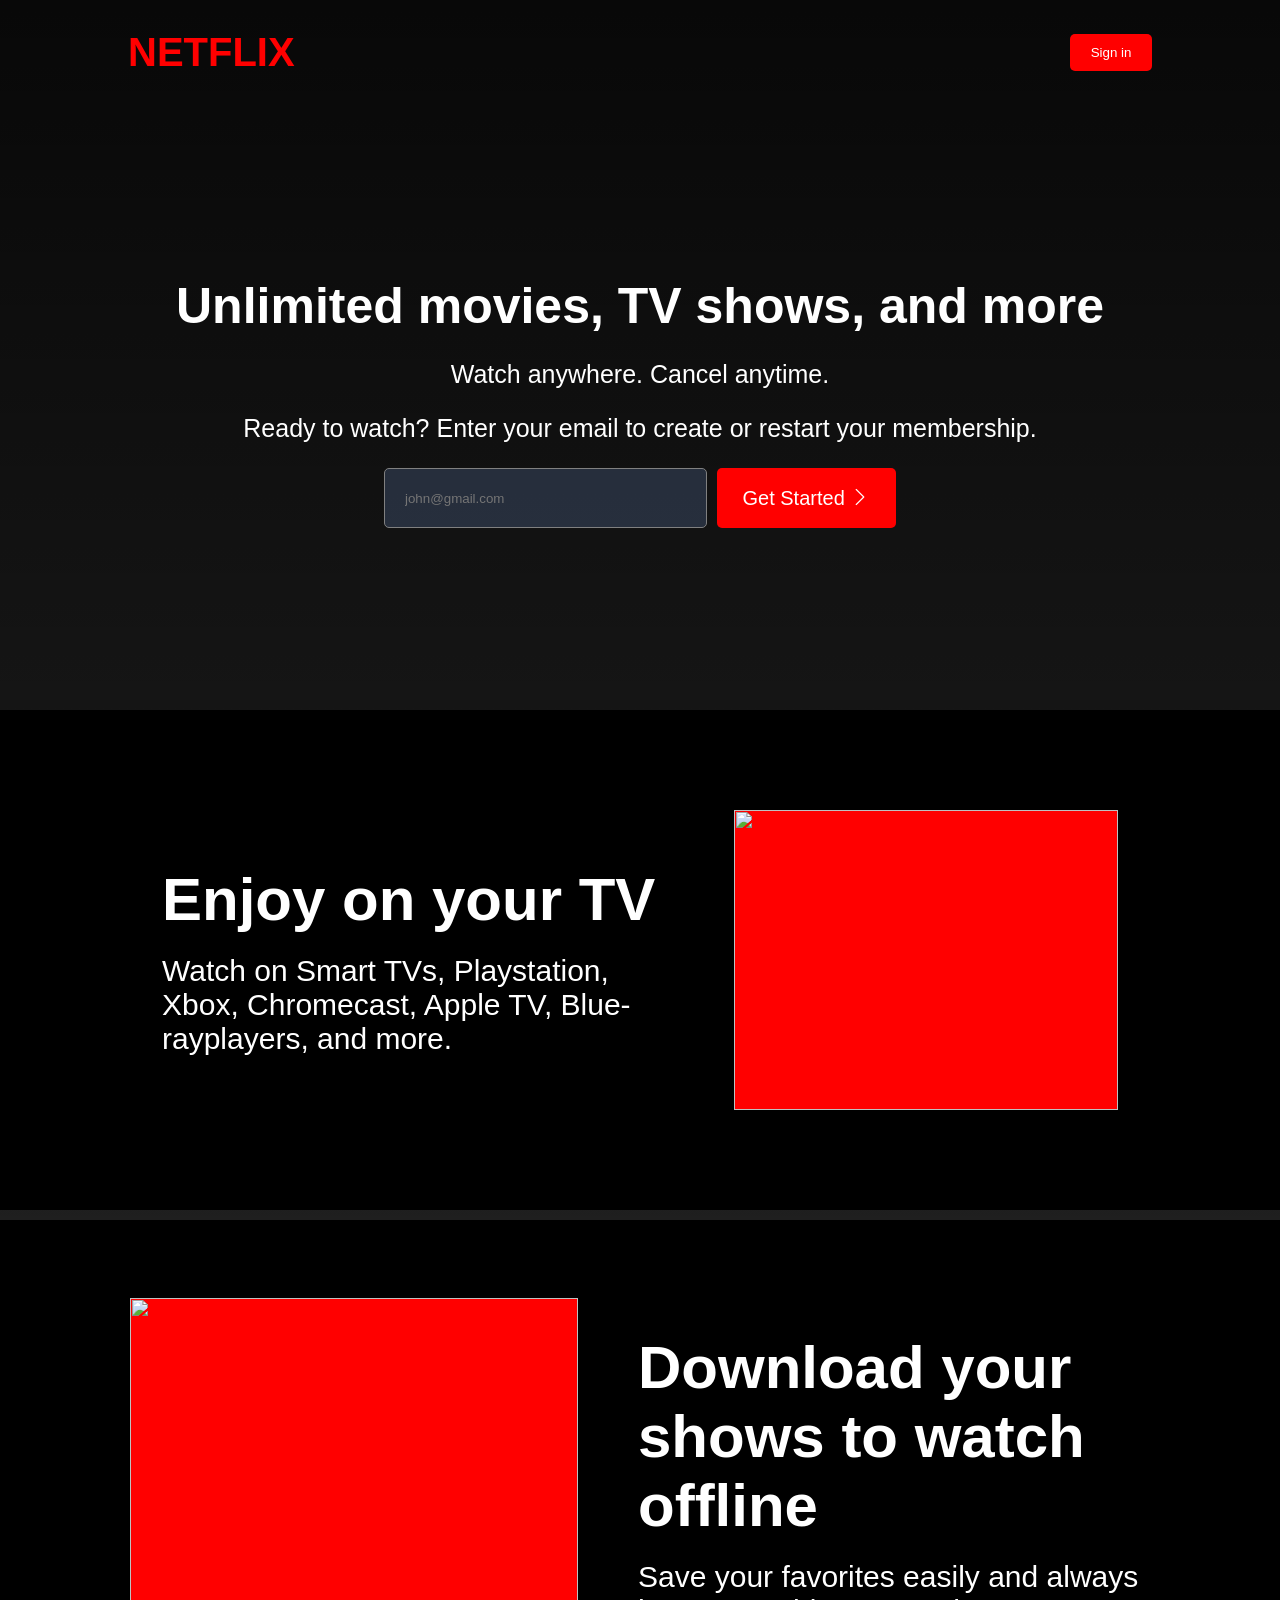
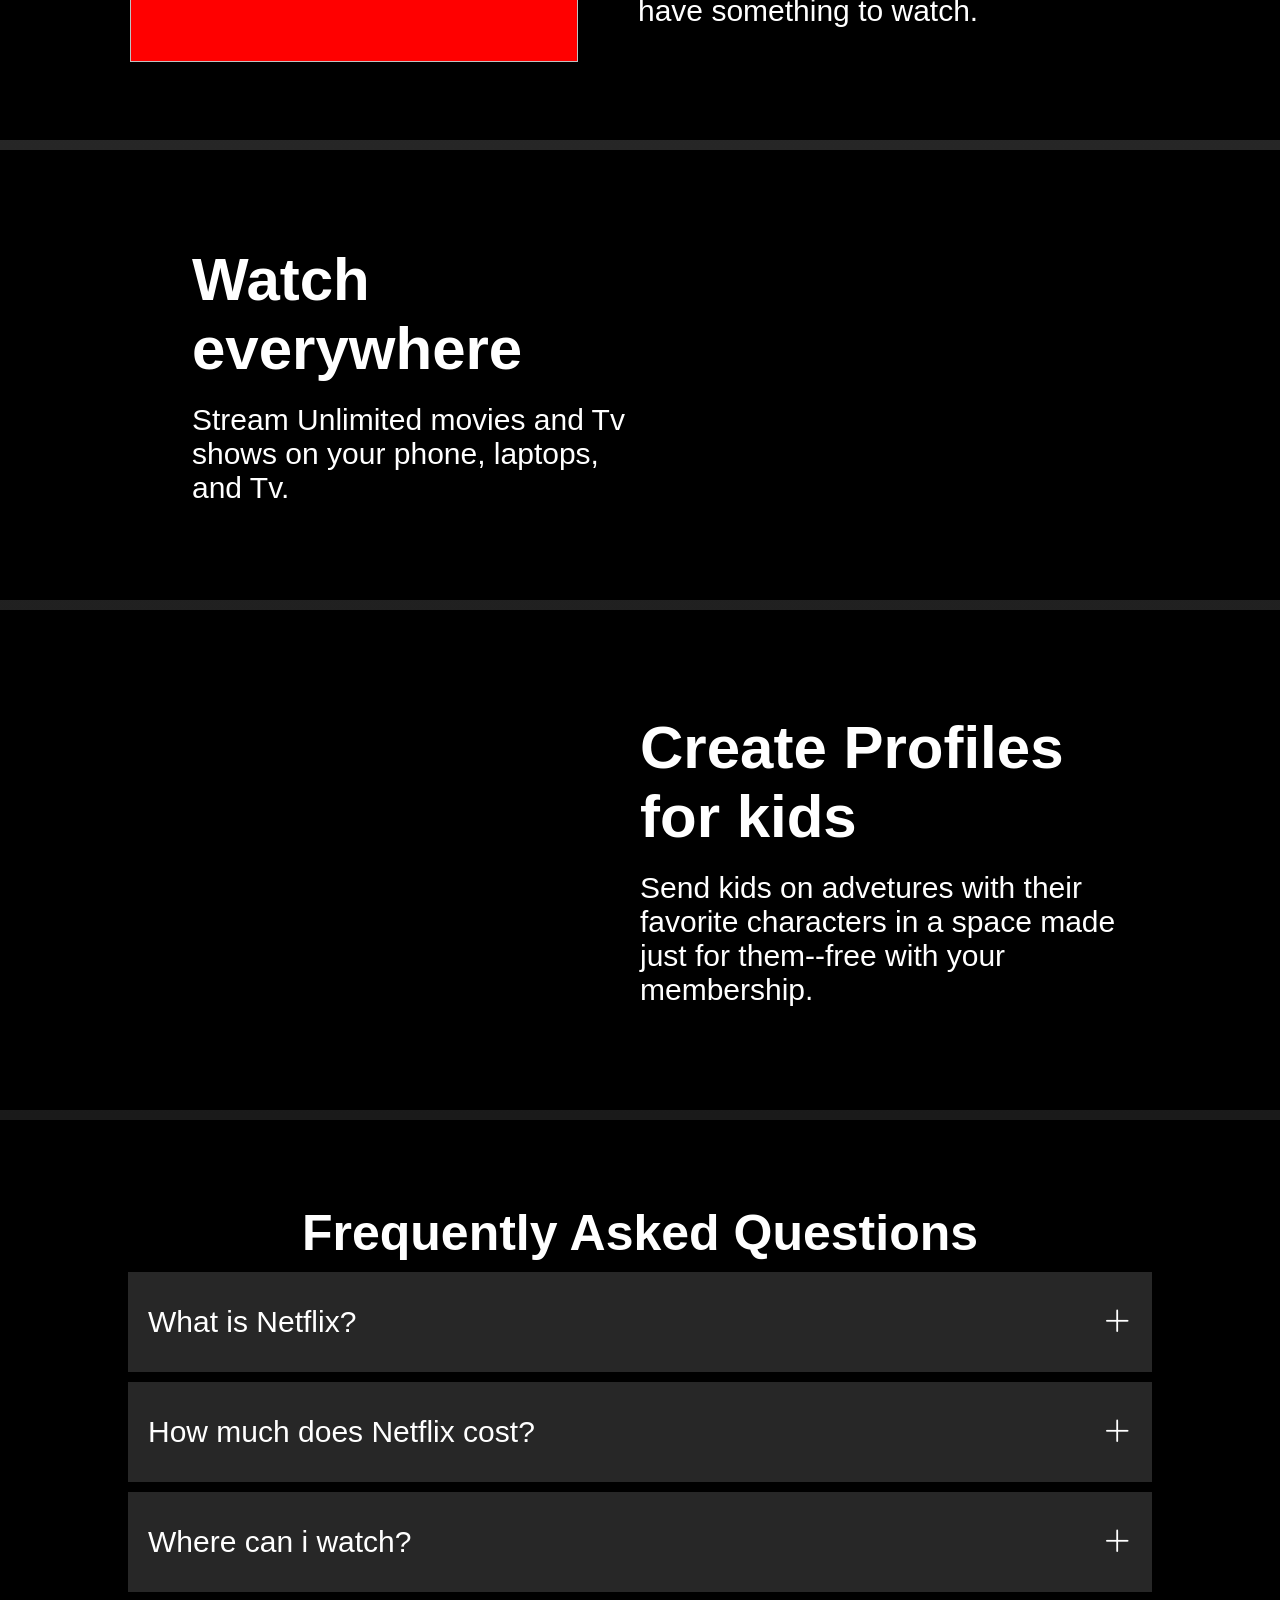
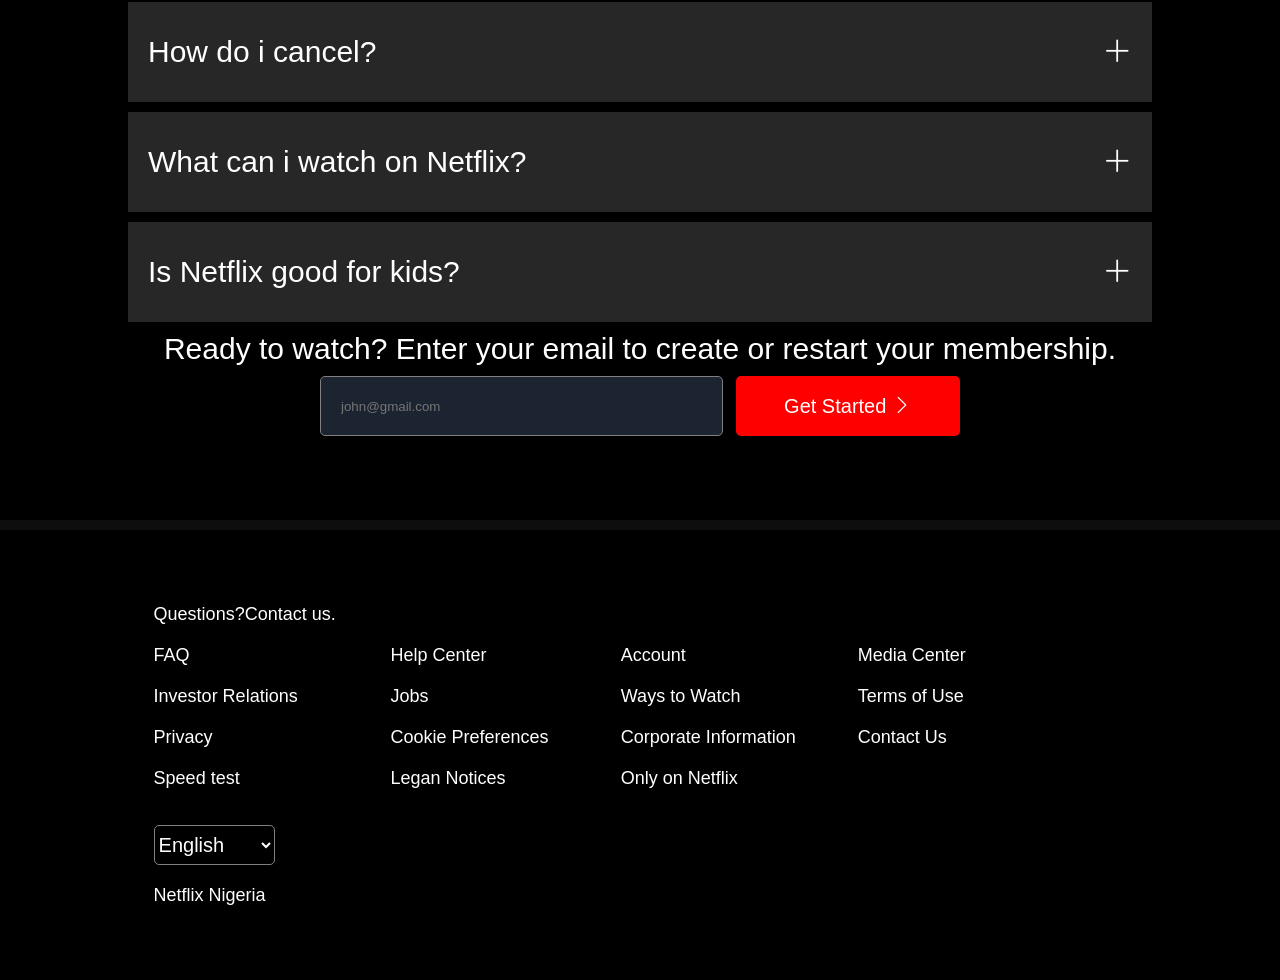
==== commit 5270247a: "website ready" ====
--- a/homepage.html
+++ b/homepage.html
@@ -28,7 +28,7 @@
         </div>
         <div class="two">
             <div class="text">
-                <h1>Enjoy on your TV.</h1>
+                <h1>Enjoy on your TV</h1>
                 <p>Watch on Smart TVs, Playstation, Xbox, Chromecast, Apple TV, Blue-rayplayers, and more.</p>
             </div>
             <div class="pictwo">
@@ -46,8 +46,10 @@
             </div>
         </div>
         <div class="four">
-            <h1>Watch everywhere</h1>
-            <p>Stream Unlimited movies and Tv shows on your phone, laptops, and Tv.</p>
+            <div class="textfour">
+                <h1>Watch everywhere</h1>
+                <p>Stream Unlimited movies and Tv shows on your phone, laptops, and Tv.</p>
+            </div>
         </div>
         <div class="five">
             <div class="picfive"></div>
@@ -94,23 +96,33 @@
         <div class="footer">
             <p>Questions?Contact us.</p>
             <div class="content">
-                <ul class="list">
-                    <li>FAQ</li>
-                    <li>Investor Relations</li>
-                    <li>Privacy</li>
-                    <li>Speed test</li>
-                    <li>Help Center</li>
-                    <li>Jobs</li>
-                    <li>Cookie Preferences</li>
-                    <li>Legan Notices</li>
-                    <li>Account</li>
-                    <li>Ways to Watch</li>
-                    <li>Corporate Information</li>
-                    <li>Only on Netflix</li>
-                    <li>Media Center</li>
-                    <li>Terms of Use</li>
-                    <li>Contact Us</li>
-                </ul>
+                <div class="options">
+                    <div class="item">
+                        <p>FAQ</p>
+                        <p>Investor Relations</p>
+                        <p>Privacy</p>
+                        <p>Speed test</p>
+                    </div>
+                    <div class="item">
+                        <p>Help Center</p>
+                        <p>Jobs</p>
+                        <p>Cookie Preferences</p>
+                        <p>Legan Notices</p>
+                    </div>
+                </div>
+                <div class="options">
+                    <div class="item">
+                        <p>Account</p>
+                        <p>Ways to Watch</p>
+                        <p>Corporate Information</p>
+                        <p>Only on Netflix</p>
+                    </div>
+                    <div class="item">
+                        <p>Media Center</p>
+                        <p>Terms of Use</p>
+                        <p>Contact Us</p>
+                    </div>
+                </div>   
             </div>
             <select name="language" id="">
                 <option value=""><i class="bi bi-translate"></i> English</option>
--- a/homepage.css
+++ b/homepage.css
@@ -92,7 +92,7 @@
     height: 500px;
     background-color: black;
     display: flex;
-    justify-content: space-evenly;
+    justify-content: center;
     gap: 60px;
     align-items: center;
     color: white;
@@ -108,6 +108,9 @@
     height: 60%;
     background-color: red;
 }
+.text{
+    width: 40%;
+}
 .text>h1{
     font-size: 60px;
     margin-bottom: 20px;
@@ -116,9 +119,12 @@
     font-size: 30px;
 }
 .picthree{
-    width: 30%;
-    height: 60%;
+    width: 35%;
+    height: 70%;
     background-color: red;
+}
+.text2{
+    width: 40%;
 }
 .text2>h1{
     font-size: 60px;
@@ -133,7 +139,7 @@
     background-color: black;
     display: flex;
     align-items: center;
-    justify-content: space-evenly;
+    justify-content: center;
     gap: 60px;
     margin-top: 10px;
     color: white;
@@ -150,11 +156,14 @@
     color: white;
     padding-left: 15%;
 }
-.four>h1{
+.textfour{
+    width: 40%;
+}
+.textfour>h1{
     font-size: 60px;
     margin-bottom: 20px;
 }
-.four>p{
+.textfour>p{
     font-size: 30px;
 }
 .five{
@@ -166,6 +175,9 @@
     display: flex;
     align-items: center;
     justify-content: space-evenly;
+}
+.text5{
+    width: 40%;
 }
 .text5>h1{
     font-size: 60px;
@@ -243,25 +255,31 @@
     margin-top: 10px;
     color: white;
     display: flex;
-    padding-left: 15%;
+    padding-left: 12%;
     padding-right: 15%;
     flex-direction: column;
     justify-content: center;
-    font-size: 20px;
+    font-size: 18px;
 }
 .content{
     width: 100%;
     height: 40%;
     display: flex;
+    margin-top: 20px;
     justify-content: space-between;
-    margin-top: 20px;
-}
-.options{
-    width: 24%;
+}
+.item{
+    width: 40%;
     height: 100%;
     gap: 20px;
     display: flex;
     flex-direction: column;
+}
+.options{
+    width:50%;
+    height: 100%;
+    gap: 50px;
+    display: flex;
 }
 .opts:hover{
     background-color: rgb(54, 52, 52);
@@ -302,6 +320,9 @@
         flex-direction: column;
         text-align: center;
     }
+    .text{
+        width: 100%;
+    }
     .text>h1{
         font-size: 32px;
     }
@@ -319,6 +340,9 @@
         flex-direction: column-reverse;
         text-align: center;
         padding-top: 40px;
+    }
+    .text2{
+        width: 100%;
     }
     .text2>h1{
         font-size: 32px;
@@ -338,10 +362,13 @@
         justify-content: center;
         padding-left: 0;
     }
-    .four>h1{
-        font-size: 32px;
-    }
-    .four>p{
+    .textfour{
+        width: 100%;
+    }
+    .textfour>h1{
+        font-size: 32px;
+    }
+    .textfour>p{
         font-size: 20px;
     }
     .five{
@@ -352,6 +379,9 @@
     }
     .picfive{
         width: 70%;
+    }
+    .text5{
+        width: 100%;
     }
     .text5>h1{
         font-size: 32px;
@@ -378,17 +408,29 @@
     }
     .footer{
         padding: 25px;
+        font-size: 17px;
     }
     .content{
         width: 100%;
         height: 70%;
-        /* background-color: red; */
-    }
-    .list{
+        display: flex;
+    }
+    .options{
+        display: flex;
+        flex-direction: column;
+        gap: 0;
+    }
+    .item{
+        gap: 14px;
+        display: flex;
+        width: 100%;
+
+    }
+    /* .list{
         display: inline-flex;
         flex-wrap: wrap;
         height: inherit;
         flex-direction: row;
         width: 30%;
-    }
+    } */
 }
